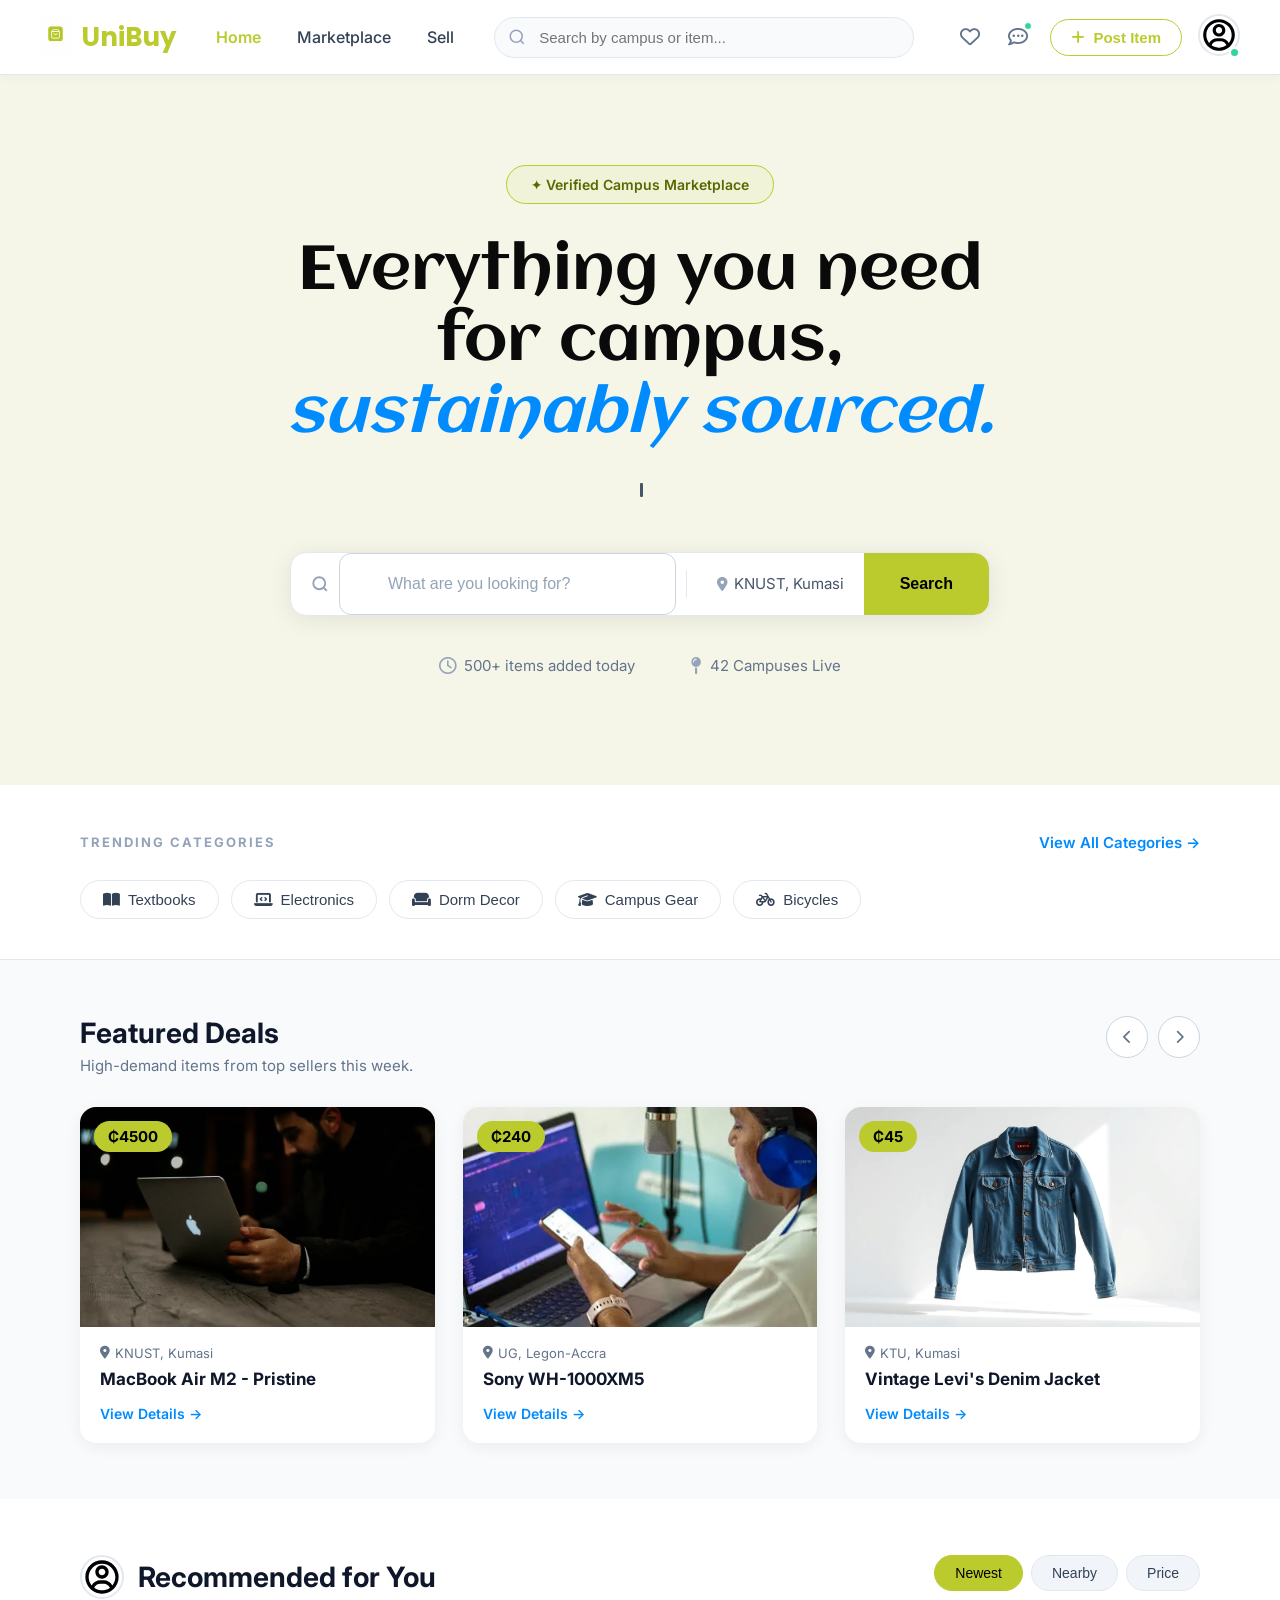
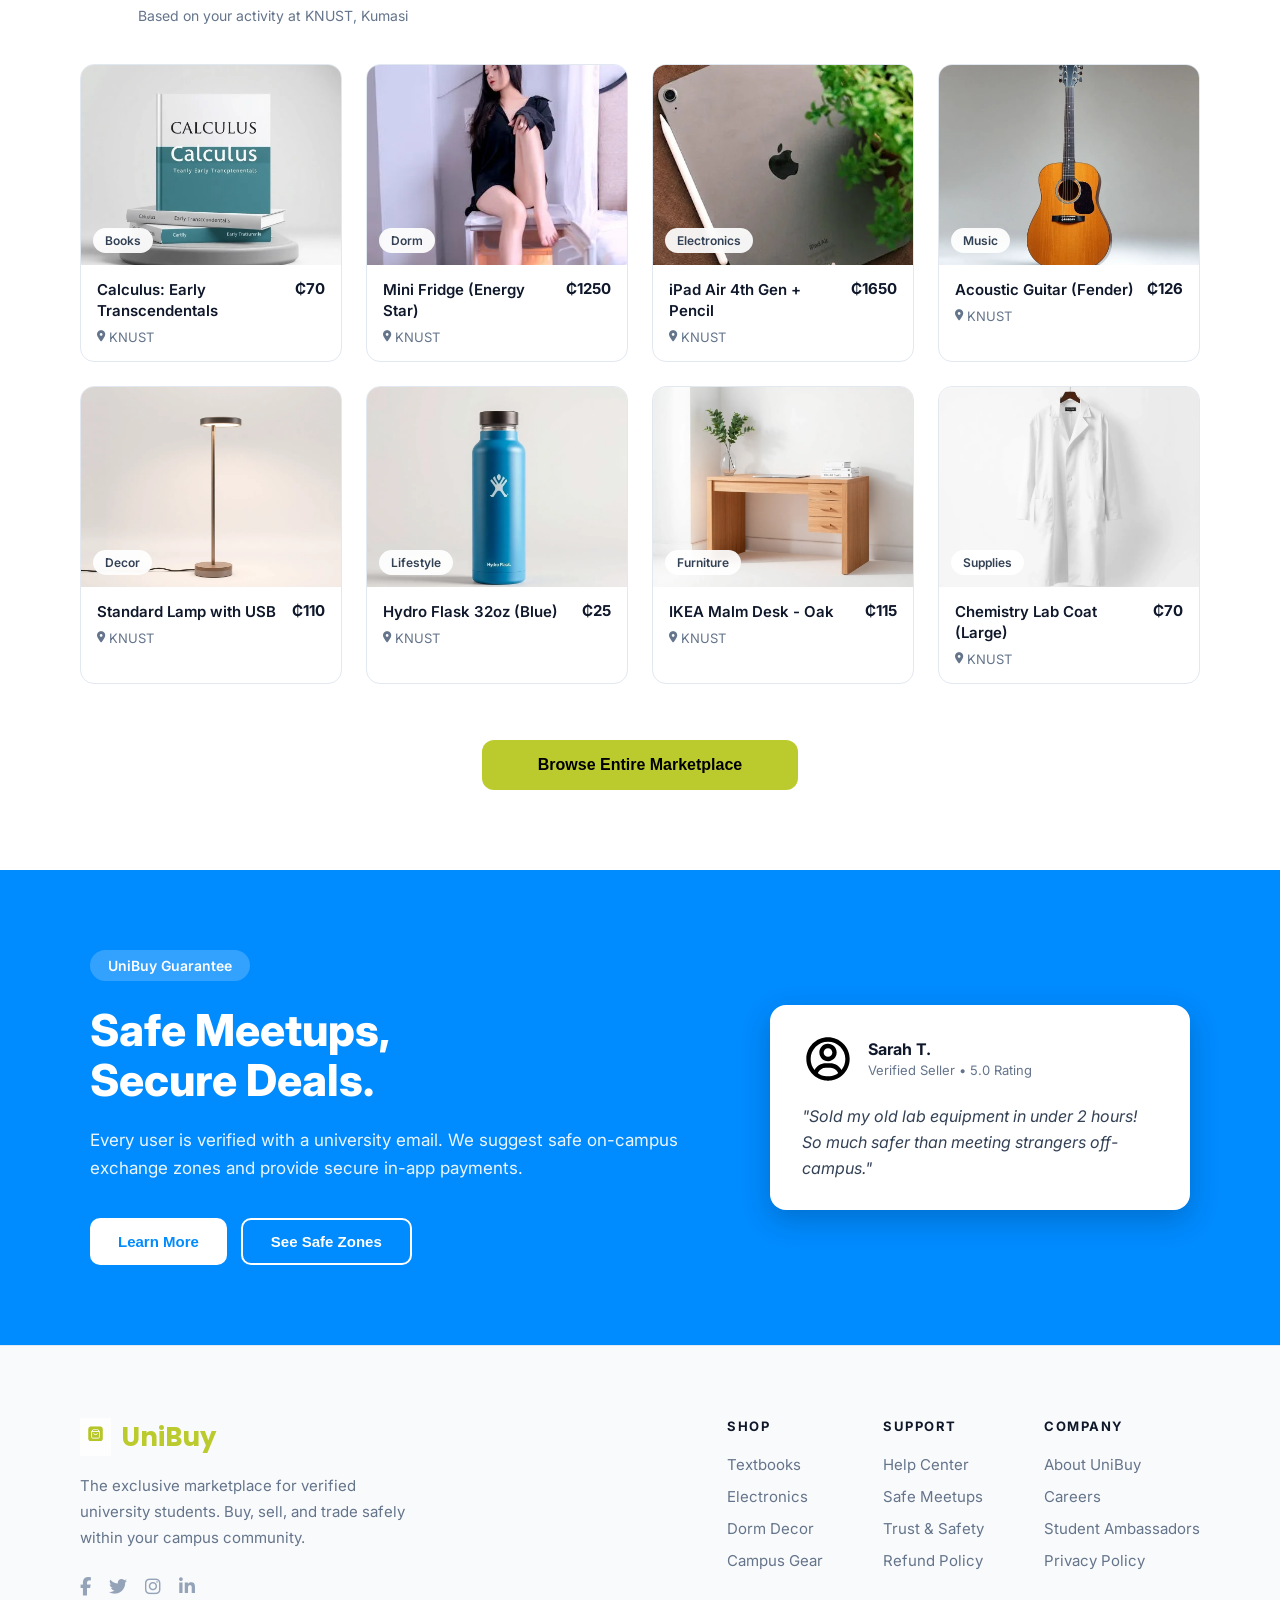
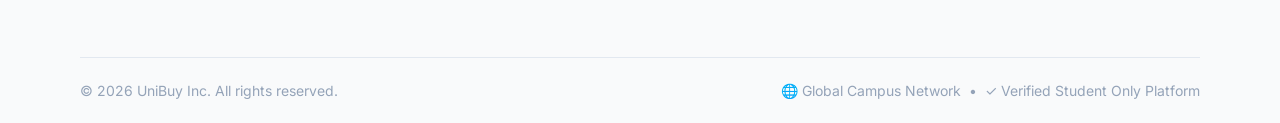
==== home.html @ 4fa1fe67 "Add files via upload" ====
<!DOCTYPE html>
<html lang="en">
<head>
  <meta charset="UTF-8" />
  <meta name="viewport" content="width=device-width, initial-scale=1.0"/>
  <title>UniBuy - Home</title>

  <link rel="preconnect" href="https://fonts.googleapis.com">
  <link rel="preconnect" href="https://fonts.gstatic.com" crossorigin>
  <link href="https://fonts.googleapis.com/css2?family=Aclonica&family=Inter:wght@400;500;600;700&family=Poppins:wght@600;700;800&display=swap" rel="stylesheet">
  <link rel="stylesheet" href="https://cdnjs.cloudflare.com/ajax/libs/font-awesome/6.5.0/css/all.min.css">
  <link rel="stylesheet" href="style.css">
</head>

<body class="home-page">

  <!-- Top Navigation -->
  <header class="navbar">
    <div class="nav-container">
      <div class="logo">
        <img src="./assets/images/logo.png" alt="UniBuy" class="logo-img">
        <span>UniBuy</span>
      </div>
      <nav class="main-nav">
        <a href="home.html" class="nav-link active">Home</a>
        <a href="marketplace.html" class="nav-link">Marketplace</a>
        <a href="sell.html" class="nav-link">Sell</a>
      </nav>
      <div class="nav-search">
        <input type="text" placeholder="Search by campus or item..." />
      </div>
      <div class="user-actions">
        <button class="icon-btn" title="Wishlist"><i class="far fa-heart"></i></button>
        <button class="icon-btn" title="Messages">
          <i class="far fa-comment-dots"></i>
          <span class="dot"></span>
        </button>
        <button class="post-btn"><i class="fas fa-plus"></i> Post Item</button>
        <div class="profile">
          <img src="./assets/svg/profile 2.svg" alt="Profile" class="avatar" />
          <span class="online-dot"></span>
        </div>
      </div>
    </div>
  </header>

  <!-- Hero Section -->
  <section class="hero">
    <div class="hero-content">
      <div class="hero-badge">✦ Verified Campus Marketplace</div>

      <!-- Typing animation targets -->
      <h1 id="hero-heading"></h1>
      <p class="subtitle" id="hero-subtitle"></p>

      <div class="hero-search-box">
        <div class="search-wrapper">
          <input type="text" placeholder="What are you looking for?" class="main-search-input" />
          <div class="search-divider"></div>
          <div class="location-tag">
            <i class="fas fa-map-marker-alt"></i> KNUST, Kumasi
          </div>
        </div>
        <button class="search-btn">Search</button>
      </div>

      <div class="hero-stats">
        <div class="stat-item"><i class="far fa-clock"></i><span>500+ items added today</span></div>
        <div class="stat-item"><i class="fas fa-map-pin"></i><span>42 Campuses Live</span></div>
      </div>
    </div>
  </section>

  <!-- Trending Categories -->
  <section class="trending-categories">
    <div class="section-header">
      <h2 class="section-title-upper">TRENDING CATEGORIES</h2>
      <a href="#" class="view-all-link">View All Categories →</a>
    </div>
    <div class="category-pills">
      <button class="pill"><i class="fas fa-book-open"></i> Textbooks</button>
      <button class="pill"><i class="fas fa-laptop-code"></i> Electronics</button>
      <button class="pill"><i class="fas fa-couch"></i> Dorm Decor</button>
      <button class="pill"><i class="fas fa-graduation-cap"></i> Campus Gear</button>
      <button class="pill"><i class="fas fa-bicycle"></i> Bicycles</button>
    </div>
  </section>

  <!-- Featured Deals -->
  <section class="featured-deals-section">
    <div class="section-header">
      <div class="header-text">
        <h2>Featured Deals</h2>
        <p>High-demand items from top sellers this week.</p>
      </div>
      <div class="carousel-arrows">
        <button class="arrow-btn"><i class="fas fa-chevron-left"></i></button>
        <button class="arrow-btn"><i class="fas fa-chevron-right"></i></button>
      </div>
    </div>
    <div class="deals-container">
      <div class="deal-card">
        <div class="price-badge">₵4500</div>
        <img src="./assets/images/MacBook Air M2 - Pristine (1).webp" alt="MacBook Air M2" class="deal-image">
        <div class="deal-details">
          <span class="campus-tag"><i class="fas fa-map-marker-alt"></i> KNUST, Kumasi</span>
          <h3>MacBook Air M2 - Pristine</h3>
          <a href="#" class="view-link">View Details →</a>
        </div>
      </div>
      <div class="deal-card">
        <div class="price-badge">₵240</div>
        <img src="./assets/images/Sony WH-1000XM5 Headphones.webp" alt="Sony Headphones" class="deal-image">
        <div class="deal-details">
          <span class="campus-tag"><i class="fas fa-map-marker-alt"></i> UG, Legon-Accra</span>
          <h3>Sony WH-1000XM5</h3>
          <a href="product.html" class="view-link">View Details →</a>
        </div>
      </div>
      <div class="deal-card">
        <div class="price-badge">₵45</div>
        <img src="./assets/images/Vintage Levi Denim Jacket.webp" alt="Denim Jacket" class="deal-image">
        <div class="deal-details">
          <span class="campus-tag"><i class="fas fa-map-marker-alt"></i> KTU, Kumasi</span>
          <h3>Vintage Levi's Denim Jacket</h3>
          <a href="#" class="view-link">View Details →</a>
        </div>
      </div>
    </div>
  </section>

  <!-- Recommended for You -->
  <section class="recommended-section">
    <div class="rec-header">
      <div class="rec-header-left">
        <div class="rec-title-row">
          <img src="./assets/svg/profile 2.svg" alt="User" class="tiny-avatar" />
          <h2>Recommended for You</h2>
        </div>
        <p class="rec-subtitle">Based on your activity at KNUST, Kumasi</p>
      </div>
      <div class="filter-tabs">
        <button class="tab active">Newest</button>
        <button class="tab">Nearby</button>
        <button class="tab">Price</button>
      </div>
    </div>

    <div class="recommended-grid">
      <div class="product-card">
        <div class="product-img-wrapper">
          <img src="./assets/images/Calculus.webp" alt="Calculus Book" class="product-img">
          <span class="category-badge">Books</span>
        </div>
        <div class="product-info">
          <div class="product-name-price">
            <span class="product-name">Calculus: Early Transcendentals</span>
            <span class="product-price">₵70</span>
          </div>
          <span class="product-campus"><i class="fas fa-map-marker-alt"></i> KNUST</span>
        </div>
      </div>
      <div class="product-card">
        <div class="product-img-wrapper">
          <img src="./assets/images/Mini Fridge (Energy Star).webp" alt="Mini Fridge" class="product-img">
          <span class="category-badge">Dorm</span>
        </div>
        <div class="product-info">
          <div class="product-name-price">
            <span class="product-name">Mini Fridge (Energy Star)</span>
            <span class="product-price">₵1250</span>
          </div>
          <span class="product-campus"><i class="fas fa-map-marker-alt"></i> KNUST</span>
        </div>
      </div>
      <div class="product-card">
        <div class="product-img-wrapper">
          <img src="./assets/images/iPad Air 4th Gen+ Pencil.webp" alt="iPad Air" class="product-img">
          <span class="category-badge">Electronics</span>
        </div>
        <div class="product-info">
          <div class="product-name-price">
            <span class="product-name">iPad Air 4th Gen + Pencil</span>
            <span class="product-price">₵1650</span>
          </div>
          <span class="product-campus"><i class="fas fa-map-marker-alt"></i> KNUST</span>
        </div>
      </div>
      <div class="product-card">
        <div class="product-img-wrapper">
          <img src="./assets/images/Acoustic Guitar.webp" alt="Acoustic Guitar" class="product-img">
          <span class="category-badge">Music</span>
        </div>
        <div class="product-info">
          <div class="product-name-price">
            <span class="product-name">Acoustic Guitar (Fender)</span>
            <span class="product-price">₵126</span>
          </div>
          <span class="product-campus"><i class="fas fa-map-marker-alt"></i> KNUST</span>
        </div>
      </div>
      <div class="product-card">
        <div class="product-img-wrapper">
          <img src="./assets/images/Standard Lamp with USB.webp" alt="Standard Lamp" class="product-img">
          <span class="category-badge">Decor</span>
        </div>
        <div class="product-info">
          <div class="product-name-price">
            <span class="product-name">Standard Lamp with USB</span>
            <span class="product-price">₵110</span>
          </div>
          <span class="product-campus"><i class="fas fa-map-marker-alt"></i> KNUST</span>
        </div>
      </div>
      <div class="product-card">
        <div class="product-img-wrapper">
          <img src="./assets/images/Hydro Flask 32oz.webp" alt="Hydro Flask" class="product-img">
          <span class="category-badge">Lifestyle</span>
        </div>
        <div class="product-info">
          <div class="product-name-price">
            <span class="product-name">Hydro Flask 32oz (Blue)</span>
            <span class="product-price">₵25</span>
          </div>
          <span class="product-campus"><i class="fas fa-map-marker-alt"></i> KNUST</span>
        </div>
      </div>
      <div class="product-card">
        <div class="product-img-wrapper">
          <img src="./assets/images/IKEA Malm Desk.webp" alt="IKEA Desk" class="product-img">
          <span class="category-badge">Furniture</span>
        </div>
        <div class="product-info">
          <div class="product-name-price">
            <span class="product-name">IKEA Malm Desk - Oak</span>
            <span class="product-price">₵115</span>
          </div>
          <span class="product-campus"><i class="fas fa-map-marker-alt"></i> KNUST</span>
        </div>
      </div>
      <div class="product-card">
        <div class="product-img-wrapper">
          <img src="./assets/images/Chemistry Lab Coat.webp" alt="Lab Coat" class="product-img">
          <span class="category-badge">Supplies</span>
        </div>
        <div class="product-info">
          <div class="product-name-price">
            <span class="product-name">Chemistry Lab Coat (Large)</span>
            <span class="product-price">₵70</span>
          </div>
          <span class="product-campus"><i class="fas fa-map-marker-alt"></i> KNUST</span>
        </div>
      </div>
    </div>

    <div class="browse-more">
      <a href="marketplace.html">
        <button class="browse-btn">Browse Entire Marketplace</button>
      </a>
    </div>
  </section>

  <!-- Trust / Safety Banner -->
  <section class="trust-banner">
    <div class="trust-content">
      <div class="trust-text">
        <div class="trust-badge">UniBuy Guarantee</div>
        <h2>Safe Meetups,<br>Secure Deals.</h2>
        <p>
          Every user is verified with a university email. We suggest safe on-campus
          exchange zones and provide secure in-app payments.
        </p>
        <div class="trust-buttons">
          <button class="trust-btn primary">Learn More</button>
          <button class="trust-btn outline">See Safe Zones</button>
        </div>
      </div>
      <div class="trust-testimonial-card">
        <div class="trust-user-info">
          <img src="./assets/svg/profile 2.svg" alt="Sarah T." class="trust-avatar" />
          <div>
            <strong>Sarah T.</strong>
            <span>Verified Seller • 5.0 Rating</span>
          </div>
        </div>
        <p class="trust-quote">
          "Sold my old lab equipment in under 2 hours! So much safer than meeting strangers off-campus."
        </p>
      </div>
    </div>
  </section>

  <!-- Footer -->
  <footer class="site-footer">
    <div class="footer-container">
      <div class="footer-brand">
        <div class="footer-logo">
          <img src="./assets/images/logo.png" alt="UniBuy" class="logo-img">
          <span>UniBuy</span>
        </div>
        <p>
          The exclusive marketplace for verified university students.
          Buy, sell, and trade safely within your campus community.
        </p>
        <div class="footer-social">
          <a href="#"><i class="fab fa-facebook-f"></i></a>
          <a href="#"><i class="fab fa-twitter"></i></a>
          <a href="#"><i class="fab fa-instagram"></i></a>
          <a href="#"><i class="fab fa-linkedin-in"></i></a>
        </div>
      </div>
      <div class="footer-links">
        <div class="footer-column">
          <h4>SHOP</h4>
          <ul>
            <li><a href="#">Textbooks</a></li>
            <li><a href="#">Electronics</a></li>
            <li><a href="#">Dorm Decor</a></li>
            <li><a href="#">Campus Gear</a></li>
          </ul>
        </div>
        <div class="footer-column">
          <h4>SUPPORT</h4>
          <ul>
            <li><a href="#">Help Center</a></li>
            <li><a href="map.html">Safe Meetups</a></li>
            <li><a href="#">Trust & Safety</a></li>
            <li><a href="#">Refund Policy</a></li>
          </ul>
        </div>
        <div class="footer-column">
          <h4>COMPANY</h4>
          <ul>
            <li><a href="#">About UniBuy</a></li>
            <li><a href="#">Careers</a></li>
            <li><a href="#">Student Ambassadors</a></li>
            <li><a href="#">Privacy Policy</a></li>
          </ul>
        </div>
      </div>
    </div>
    <div class="footer-bottom">
      <p>© 2026 UniBuy Inc. All rights reserved.</p>
      <p>&#127760; Global Campus Network &nbsp;•&nbsp; &#10003; Verified Student Only Platform</p>
    </div>
  </footer>

  <!-- Typing animation script -->
  <script src="typing.js"></script>

</body>
</html>
---- style.css ----
* {
  margin: 0;
  padding: 0;
  box-sizing: border-box;
}

body {
  font-family: 'Inter', system-ui, sans-serif;
  background: #ffffff;
  color: #000000;
  min-height: 100vh;
}

/* ================================================
   LOGIN PAGE STYLES
================================================ */
.container {
  display: grid;
  grid-template-columns: 1fr 1fr;
  min-height: 100vh;
}

.left-section {
  padding: 60px 80px;
  display: flex;
  flex-direction: column;
  justify-content: center;
  align-items: center;
  text-align: center;
  max-width: 580px;
  margin: 0 auto;
  width: 100%;
}

.left-section .logo { margin-bottom: 32px; display: flex; align-items: center; justify-content: center; gap: 12px; }
.left-section .logo img { height: 48px; width: auto; display: block; object-fit: contain; }
.left-section .logo span { font-family: 'Poppins', sans-serif; font-size: 32px; font-weight: 700; color: #BBCB2E; line-height: 1; }
.left-section h1 { font-size: 42px; font-weight: 700; line-height: 1.15; margin-bottom: 16px; color: #000000; }
.left-section .subtitle { font-size: 18px; color: #333333; margin-bottom: 40px; line-height: 1.5; }

.social-buttons { display: flex; gap: 16px; margin-bottom: 32px; width: 100%; }
.social-btn { flex: 1; padding: 14px 24px; font-size: 16px; font-weight: 500; border: 1px solid #e2e8f0; border-radius: 12px; background: white; cursor: pointer; display: flex; align-items: center; justify-content: center; gap: 12px; transition: all 0.2s; }
.social-btn:hover { background: #f1f5f9; border-color: #cbd5e1; }
.social-icon { width: 24px; height: 24px; flex-shrink: 0; }
.google-btn:hover { background: #f8f9fa; }
.apple-btn { color: #000000; }
.apple-btn:hover { background: #f8f9fa; }

.divider { position: relative; text-align: center; color: #64748b; font-size: 14px; margin: 32px 0; line-height: 1; width: 100%; }
.divider::before, .divider::after { content: ""; position: absolute; top: 50%; transform: translateY(-50%); height: 1px; background: #e2e8f0; width: 100%; left: 0; }
.divider span { position: relative; z-index: 1; background: #ffffff; padding: 0 24px; display: inline-block; }

.email-group { margin-bottom: 24px; width: 100%; text-align: left; }
label { font-size: 14px; font-weight: 500; color: #000000; margin-bottom: 8px; display: block; }
.input-wrapper { position: relative; }

input[type="email"] { width: 100%; padding: 14px 16px 14px 48px; border: 1px solid #ced4da; border-radius: 12px; font-size: 16px; background: white; color: #000000; outline: none; transition: border-color 0.2s; }
input[type="email"]:focus { border-color: #BBCB2E; }

input[type="password"] { width: 100%; padding: 14px 16px 14px 48px; border: 1px solid #ced4da; border-radius: 12px; font-size: 16px; background: white; color: #000000; outline: none; transition: border-color 0.2s; }
input[type="password"]:focus { border-color: #BBCB2E; }

input[type="text"] { width: 100%; padding: 14px 16px 14px 48px; border: 1px solid #ced4da; border-radius: 12px; font-size: 16px; background: white; color: #000000; outline: none; transition: border-color 0.2s; }
input[type="text"]:focus { border-color: #BBCB2E; }

.input-icon { position: absolute; left: 16px; top: 50%; transform: translateY(-50%); color: #555555; font-size: 20px; }
.email-note { font-size: 13px; color: #555555; margin-top: 8px; }

.cta-btn { width: 100%; padding: 16px; font-size: 17px; font-weight: 600; background: #BBCB2E; color: #000000; border: none; border-radius: 12px; cursor: pointer; transition: background 0.25s ease; }
.cta-btn:hover { background: #a0b026; }

.signin-link { text-align: center; margin-top: 20px; font-size: 15px; color: #333333; width: 100%; }
.signin-link a { color: #008BFF; font-weight: 500; text-decoration: none; }
.signin-link a:hover { text-decoration: underline; }

.legal { margin-top: 40px; font-size: 13px; color: #555555; text-align: center; line-height: 1.6; width: 100%; }
.legal a { color: #008BFF; text-decoration: none; }
.legal a:hover { text-decoration: underline; }

.right-section { background-image: url('./assets/images/login.webp'); background-size: cover; background-position: center 30%; position: relative; color: white; overflow: hidden; display: flex; flex-direction: column; justify-content: flex-end; align-items: flex-start; padding: 40px 60px 60px 60px; }
.right-section::before { content: ""; position: absolute; inset: 0; background: linear-gradient(to bottom, rgba(0,0,0,0.05) 0%, rgba(0,0,0,0.2) 40%, rgba(0,0,0,0.65) 100%); z-index: 1; }
.right-section .badge { position: absolute; top: 28px; right: 28px; background: rgba(255,255,255,0.92); color: #111; font-size: 13px; font-weight: 600; padding: 8px 16px; border-radius: 999px; display: flex; align-items: center; gap: 8px; z-index: 3; backdrop-filter: blur(4px); }
.badge-dot { color: #BBCB2E; font-size: 10px; }
.hero-overlay { position: relative; z-index: 2; max-width: 500px; width: 100%; text-align: left; }
.sparkles { font-size: 18px; letter-spacing: 6px; color: #BBCB2E; margin-bottom: 20px; opacity: 0.9; }
.testimonial { font-size: 22px; font-weight: 700; line-height: 1.5; margin-bottom: 16px; overflow-wrap: break-word; word-break: break-word; }
.author { font-size: 14px; font-weight: 500; color: rgba(255,255,255,0.8); margin-bottom: 32px; overflow-wrap: break-word; white-space: normal; }

.stats { display: flex; flex-wrap: nowrap; justify-content: flex-start; border-top: 1px solid rgba(255,255,255,0.3); padding-top: 24px; width: 100%; max-width: 460px; gap: 0; }
.stats .stat-item { flex: 1; padding: 0 32px; border-right: 1px solid rgba(255,255,255,0.3); }
.stats .stat-item:first-child { padding-left: 0; }
.stats .stat-item:last-child { border-right: none; }
.stat-number { font-size: 36px; font-weight: 800; color: #ffffff; line-height: 1; white-space: nowrap; }
.stat-label { font-size: 11px; margin-top: 4px; opacity: 0.75; text-transform: uppercase; letter-spacing: 1.2px; }

@media (max-width: 1024px) {
  .container { grid-template-columns: 1fr; }
  .right-section { min-height: 480px; padding: 40px 40px 50px 40px; }
  .left-section { padding: 60px 40px; }
}
@media (max-width: 640px) {
  .left-section { padding: 40px 24px; }
  .right-section { padding: 30px 24px 40px 24px; min-height: 420px; }
  .testimonial { font-size: 18px; }
  .author { font-size: 13px; margin-bottom: 28px; }
  .stat-number { font-size: 28px; }
  .stats .stat-item { padding: 0 16px; }
  .stats .stat-item:first-child { padding-left: 0; }
}

/* ================================================
   HOME PAGE STYLES
================================================ */
body.home-page { background: #f5f6e8; }

.navbar { background: white; border-bottom: 1px solid #e2e8f0; padding: 14px 0; position: sticky; top: 0; z-index: 1000; box-shadow: 0 2px 10px rgba(0,0,0,0.04); }
.nav-container { max-width: 1400px; margin: 0 auto; padding: 0 40px; display: flex; align-items: center; justify-content: space-between; gap: 32px; }
.navbar .logo { display: flex; align-items: center; gap: 10px; font-family: 'Poppins', sans-serif; font-size: 26px; font-weight: 700; color: #BBCB2E; text-decoration: none; }
.logo-img { height: 38px; width: auto; }
.main-nav { display: flex; gap: 36px; }
.nav-link { color: #334155; font-weight: 500; text-decoration: none; font-size: 16px; transition: color 0.2s; }
.nav-link:hover, .nav-link.active { color: #BBCB2E; font-weight: 600; }
.nav-search { flex: 1; max-width: 420px; position: relative; }
.nav-search input { width: 100%; padding: 11px 16px 11px 44px; border: 1px solid #e2e8f0; border-radius: 999px; font-size: 15px; background: #f8fafc; color: #334155; outline: none; transition: border-color 0.2s; }
.nav-search input:focus { border-color: #BBCB2E; }
.nav-search::before { content: ""; position: absolute; left: 14px; top: 50%; transform: translateY(-50%); width: 18px; height: 18px; background: url('data:image/svg+xml;utf8,<svg xmlns="http://www.w3.org/2000/svg" width="18" height="18" viewBox="0 0 24 24" fill="none" stroke="%2394a3b8" stroke-width="2"><circle cx="11" cy="11" r="8"/><line x1="21" y1="21" x2="16.65" y2="16.65"/></svg>') no-repeat center; background-size: contain; pointer-events: none; }
.user-actions { display: flex; align-items: center; gap: 16px; }
.icon-btn { background: none; border: none; font-size: 20px; color: #64748b; cursor: pointer; padding: 6px; transition: color 0.2s; position: relative; }
.icon-btn:hover { color: #BBCB2E; }
.icon-btn .dot { position: absolute; top: 2px; right: 2px; width: 8px; height: 8px; background: #34d399; border-radius: 50%; border: 1.5px solid white; }
.post-btn { background: transparent; color: #BBCB2E; border: 1.5px solid #BBCB2E; padding: 9px 20px; border-radius: 999px; font-weight: 600; font-size: 15px; display: flex; align-items: center; gap: 8px; cursor: pointer; transition: all 0.2s; }
.post-btn:hover { background: #BBCB2E; color: black; }
.profile { position: relative; cursor: pointer; }
.avatar { width: 42px; height: 42px; border-radius: 50%; object-fit: cover; border: 2px solid #e2e8f0; }
.online-dot { position: absolute; bottom: 2px; right: 0; width: 11px; height: 11px; background: #34d399; border: 2px solid white; border-radius: 50%; }

/* ── Hero ── */
.hero { background: #f5f6e8; padding: 90px 40px 110px; text-align: center; }
.hero-content { max-width: 860px; margin: 0 auto; }
.hero-badge { display: inline-flex; align-items: center; gap: 8px; background: rgba(187,203,46,0.08); color: #5a6800; border: 1.5px solid #BBCB2E; padding: 10px 24px; border-radius: 999px; font-weight: 600; font-size: 14px; margin-bottom: 32px; }

.hero h1 { font-family: 'Aclonica', sans-serif; font-size: 62px; font-weight: 400; line-height: 1.15; margin-bottom: 24px; color: #0a0a0a; min-height: 1.15em; }
.highlight { color: #008BFF; font-style: italic; }
.hero .subtitle { font-size: 18px; color: #475569; line-height: 1.65; margin-bottom: 48px; min-height: 1.65em; transition: opacity 0.3s ease; }

.typed-cursor { display: inline-block; width: 3px; height: 0.85em; background: #0a0a0a; margin-left: 2px; vertical-align: middle; border-radius: 1px; animation: blink 0.65s infinite; }
.hero .subtitle .typed-cursor { background: #475569; height: 0.8em; }

@keyframes blink {
  0%, 100% { opacity: 1; }
  50% { opacity: 0; }
}

.hero-search-box { display: flex; max-width: 700px; margin: 0 auto 40px; background: white; border-radius: 16px; overflow: hidden; border: 1.5px solid #e2e8f0; box-shadow: 0 4px 24px rgba(0,0,0,0.08); height: 64px; align-items: center; }
.search-wrapper { flex: 1; display: flex; align-items: center; padding-left: 20px; gap: 10px; height: 100%; }
.search-wrapper::before { content: ""; width: 18px; height: 18px; flex-shrink: 0; background: url('data:image/svg+xml;utf8,<svg xmlns="http://www.w3.org/2000/svg" width="18" height="18" viewBox="0 0 24 24" fill="none" stroke="%2394a3b8" stroke-width="2.5"><circle cx="11" cy="11" r="8"/><line x1="21" y1="21" x2="16.65" y2="16.65"/></svg>') no-repeat center; background-size: contain; }
.main-search-input { flex: 1; border: none; outline: none; padding: 0; font-size: 16px; color: #334155; height: 100%; background: transparent; }
.main-search-input::placeholder { color: #94a3b8; }
.search-divider { width: 1px; height: 28px; background: #e2e8f0; flex-shrink: 0; }
.location-tag { padding: 0 20px; font-size: 15px; color: #475569; display: flex; align-items: center; gap: 6px; white-space: nowrap; height: 100%; }
.location-tag i { color: #94a3b8; font-size: 14px; }
.search-btn { background: #BBCB2E; color: #000; border: none; padding: 0 36px; font-size: 16px; font-weight: 700; cursor: pointer; height: 100%; transition: background 0.2s; white-space: nowrap; border-radius: 0 14px 14px 0; }
.search-btn:hover { background: #a0b026; }
.hero-stats { display: flex; justify-content: center; gap: 56px; color: #64748b; font-size: 15px; }
.hero-stats .stat-item { display: flex; align-items: center; gap: 8px; }
.hero-stats .stat-item i { font-size: 17px; color: #94a3b8; }

/* Trending Categories */
.trending-categories { padding: 48px 80px 40px; background: white; border-bottom: 1px solid #e2e8f0; }
.section-header { display: flex; justify-content: space-between; align-items: center; margin-bottom: 28px; }
.section-title-upper { font-size: 13px; font-weight: 700; letter-spacing: 2px; text-transform: uppercase; color: #94a3b8; }
.view-all-link { color: #008BFF; font-weight: 600; font-size: 15px; text-decoration: none; }
.view-all-link:hover { text-decoration: underline; }
.category-pills { display: flex; flex-wrap: wrap; gap: 12px; }
.pill { display: flex; align-items: center; gap: 8px; padding: 10px 22px; background: #ffffff; border: 1px solid #e2e8f0; border-radius: 999px; font-size: 15px; font-weight: 500; color: #334155; cursor: pointer; transition: all 0.2s ease; }
.pill:hover, .pill.active { background: #BBCB2E; border-color: #BBCB2E; color: #000; }

/* Featured Deals */
.featured-deals-section { padding: 56px 80px; background: #f8fafc; }
.featured-deals-section .section-header { display: flex; justify-content: space-between; align-items: flex-start; margin-bottom: 32px; }
.header-text h2 { font-size: 28px; font-weight: 700; color: #0f172a; margin-bottom: 6px; }
.header-text p { font-size: 15px; color: #64748b; }
.carousel-arrows { display: flex; gap: 10px; }
.arrow-btn { width: 42px; height: 42px; border-radius: 50%; border: 1px solid #cbd5e1; background: white; color: #64748b; display: flex; align-items: center; justify-content: center; cursor: pointer; transition: all 0.2s; font-size: 14px; }
.arrow-btn:hover { background: #BBCB2E; color: black; border-color: #BBCB2E; }
.deals-container { display: grid; grid-template-columns: repeat(3, 1fr); gap: 28px; }
.deal-card { background: white; border-radius: 16px; overflow: hidden; box-shadow: 0 4px 16px rgba(0,0,0,0.06); transition: transform 0.25s ease, box-shadow 0.25s ease; position: relative; }
.deal-card:hover { transform: translateY(-6px); box-shadow: 0 16px 36px rgba(0,0,0,0.1); }
.price-badge { position: absolute; top: 14px; left: 14px; background: #BBCB2E; color: #000; padding: 6px 14px; border-radius: 999px; font-weight: 700; font-size: 15px; z-index: 2; }
.deal-image { width: 100%; height: 220px; object-fit: cover; display: block; }
.deal-details { padding: 18px 20px 20px; }
.deal-details .campus-tag { font-size: 13px; color: #64748b; display: flex; align-items: center; gap: 5px; margin-bottom: 8px; }
.deal-details h3 { font-size: 17px; font-weight: 700; color: #0f172a; margin-bottom: 14px; }
.view-link { color: #008BFF; font-weight: 600; text-decoration: none; font-size: 14px; }
.view-link:hover { text-decoration: underline; }

/* Recommended for You */
.recommended-section { padding: 56px 80px 80px; background: white; }
.rec-header { display: flex; justify-content: space-between; align-items: flex-start; margin-bottom: 40px; flex-wrap: wrap; gap: 20px; }
.rec-title-row { display: flex; align-items: center; gap: 14px; margin-bottom: 8px; }
.rec-title-row h2 { font-size: 28px; font-weight: 700; color: #0f172a; }
.tiny-avatar { width: 44px; height: 44px; border-radius: 50%; object-fit: cover; border: 2px solid #e2e8f0; }
.rec-subtitle { font-size: 14px; color: #64748b; padding-left: 58px; }
.filter-tabs { display: flex; gap: 8px; }
.tab { padding: 9px 20px; background: #f1f5f9; border: 1px solid #e2e8f0; border-radius: 999px; font-size: 14px; font-weight: 500; color: #334155; cursor: pointer; transition: all 0.2s; }
.tab.active, .tab:hover { background: #BBCB2E; border-color: #BBCB2E; color: black; }

.recommended-grid { display: grid; grid-template-columns: repeat(4, 1fr); gap: 24px; }
.product-card { background: white; border-radius: 16px; overflow: hidden; border: 1px solid #e2e8f0; transition: all 0.25s ease; }
.product-card:hover { transform: translateY(-6px); box-shadow: 0 12px 32px rgba(0,0,0,0.08); border-color: #cbd5e1; }
.product-img-wrapper { position: relative; width: 100%; height: 200px; overflow: hidden; }
.product-img { width: 100%; height: 100%; object-fit: cover; display: block; }
.category-badge { position: absolute; bottom: 12px; left: 12px; background: rgba(255,255,255,0.92); backdrop-filter: blur(4px); padding: 5px 12px; border-radius: 999px; font-size: 12px; font-weight: 600; color: #334155; }
.product-info { padding: 14px 16px 16px; }
.product-name-price { display: flex; justify-content: space-between; align-items: flex-start; gap: 8px; margin-bottom: 8px; }
.product-name { font-size: 15px; font-weight: 600; color: #0f172a; line-height: 1.4; flex: 1; }
.product-price { font-size: 15px; font-weight: 700; color: #0f172a; white-space: nowrap; }
.product-campus { font-size: 13px; color: #64748b; display: flex; align-items: center; gap: 4px; }
.product-campus i { font-size: 11px; }

.browse-more { text-align: center; margin-top: 56px; }
.browse-more a { text-decoration: none; }
.browse-btn { background: #BBCB2E; color: black; border: none; padding: 16px 56px; font-size: 16px; font-weight: 700; border-radius: 12px; cursor: pointer; transition: background 0.2s; }
.browse-btn:hover { background: #a0b026; }

/* ================================================
   TRUST / SAFETY BANNER
================================================ */
.trust-banner { background: #008BFF; color: white; padding: 80px 80px; }
.trust-content { max-width: 1100px; margin: 0 auto; display: flex; align-items: center; justify-content: space-between; gap: 60px; flex-wrap: wrap; }
.trust-text { flex: 1; min-width: 300px; text-align: left; }
.trust-badge { display: inline-block; background: rgba(255,255,255,0.2); color: white; padding: 7px 18px; border-radius: 999px; font-size: 14px; font-weight: 600; margin-bottom: 24px; }
.trust-text h2 { font-size: 44px; font-weight: 800; line-height: 1.15; margin-bottom: 20px; }
.trust-text p { font-size: 17px; line-height: 1.65; margin-bottom: 36px; opacity: 0.92; }
.trust-buttons { display: flex; gap: 14px; flex-wrap: wrap; }
.trust-btn { padding: 13px 28px; border-radius: 10px; font-weight: 600; font-size: 15px; cursor: pointer; transition: all 0.2s; }
.trust-btn.primary { background: white; color: #008BFF; border: none; }
.trust-btn.primary:hover { background: #f0f4ff; }
.trust-btn.outline { background: transparent; color: white; border: 2px solid white; }
.trust-btn.outline:hover { background: rgba(255,255,255,0.15); }
.trust-testimonial-card { background: white; color: #0f172a; border-radius: 16px; padding: 28px 32px; max-width: 420px; width: 100%; box-shadow: 0 10px 30px rgba(0,0,0,0.2); text-align: left; }
.trust-user-info { display: flex; align-items: center; gap: 14px; margin-bottom: 18px; }
.trust-avatar { width: 52px; height: 52px; border-radius: 50%; object-fit: cover; flex-shrink: 0; }
.trust-user-info strong { display: block; font-size: 16px; color: #0f172a; }
.trust-user-info span { font-size: 13px; color: #64748b; }
.trust-quote { font-size: 16px; line-height: 1.65; font-style: italic; color: #334155; margin: 0; }

/* ================================================
   FOOTER
================================================ */
.site-footer { background: #f9fafb; color: #334155; padding: 72px 80px 0; border-top: 1px solid #e2e8f0; }
.footer-container { max-width: 1400px; margin: 0 auto; display: grid; grid-template-columns: 1fr 2fr; gap: 80px; padding-bottom: 60px; }
.footer-logo { display: flex; align-items: center; gap: 10px; font-family: 'Poppins', sans-serif; font-size: 26px; font-weight: 700; color: #BBCB2E; margin-bottom: 16px; }
.footer-brand p { font-size: 15px; line-height: 1.75; margin-bottom: 24px; color: #64748b; }
.footer-social { display: flex; gap: 18px; }
.footer-social a { color: #94a3b8; font-size: 18px; transition: color 0.2s; }
.footer-social a:hover { color: #BBCB2E; }
.footer-links { display: flex; gap: 60px; justify-content: flex-end; }
.footer-column h4 { color: #0f172a; font-size: 13px; font-weight: 700; letter-spacing: 1.5px; text-transform: uppercase; margin-bottom: 20px; }
.footer-column ul { list-style: none; padding: 0; }
.footer-column li { margin-bottom: 12px; }
.footer-column a { color: #64748b; text-decoration: none; font-size: 15px; transition: color 0.2s; }
.footer-column a:hover { color: #BBCB2E; }
.footer-bottom { border-top: 1px solid #e2e8f0; padding: 24px 0; display: flex; justify-content: space-between; align-items: center; font-size: 14px; color: #94a3b8; flex-wrap: wrap; gap: 12px; }

/* ================================================
   RESPONSIVE
================================================ */
@media (max-width: 1024px) {
  .recommended-grid { grid-template-columns: repeat(2, 1fr); }
  .deals-container { grid-template-columns: repeat(2, 1fr); }
  .trending-categories, .featured-deals-section, .recommended-section { padding-left: 40px; padding-right: 40px; }
  .trust-banner { padding: 60px 40px; }
  .site-footer { padding: 60px 40px 0; }
  .footer-container { grid-template-columns: 1fr; gap: 48px; }
  .footer-links { justify-content: flex-start; }
}

@media (max-width: 768px) {
  .hero { padding: 60px 24px 80px; }
  .hero h1 { font-size: 38px; }
  .hero-search-box { flex-direction: column; height: auto; border-radius: 16px; }
  .search-wrapper { padding: 12px 20px; height: auto; }
  .search-btn { height: 52px; border-radius: 0 0 14px 14px; }
  .search-divider { display: none; }
  .location-tag { border-top: 1px solid #e2e8f0; padding: 12px 20px; height: auto; }
  .hero-stats { flex-direction: column; gap: 16px; align-items: center; }
  .nav-container { padding: 0 20px; gap: 16px; }
  .main-nav { gap: 20px; }
  .deals-container { grid-template-columns: 1fr; }
  .recommended-grid { grid-template-columns: repeat(2, 1fr); }
  .trending-categories, .featured-deals-section, .recommended-section { padding-left: 24px; padding-right: 24px; }
  .trust-content { flex-direction: column; }
  .trust-text h2 { font-size: 34px; }
  .trust-banner { padding: 48px 24px; }
  .site-footer { padding: 48px 24px 0; }
  .footer-links { flex-wrap: wrap; gap: 36px; }
  .footer-bottom { flex-direction: column; text-align: center; }
}

@media (max-width: 480px) {
  .recommended-grid { grid-template-columns: 1fr; }
  .footer-links { flex-direction: column; gap: 32px; }
}

/* ================================================
   MARKETPLACE PAGE
================================================ */
body.marketplace-page { background: #f9fafb; }
.marketplace-main { padding: 32px 0 60px; background: #f9fafb; }
.marketplace-grid { display: grid; grid-template-columns: 270px 1fr; gap: 32px; max-width: 1400px; margin: 0 auto; padding: 0 40px; }
.filters-sidebar { background: white; border-radius: 14px; padding: 24px; box-shadow: 0 2px 12px rgba(0,0,0,0.06); height: fit-content; position: sticky; top: 90px; }
.filters-header { display: flex; justify-content: space-between; align-items: center; margin-bottom: 20px; }
.filters-header h3 { font-size: 17px; font-weight: 700; margin: 0; display: flex; align-items: center; gap: 8px; }
.reset-btn { background: none; border: none; color: #008BFF; font-weight: 600; font-size: 14px; cursor: pointer; }
.reset-btn:hover { text-decoration: underline; }
.filter-group { border-top: 1px solid #f1f5f9; padding: 4px 0; }
.filter-toggle { width: 100%; text-align: left; background: none; border: none; font-size: 15px; font-weight: 600; padding: 14px 0; cursor: pointer; display: flex; justify-content: space-between; align-items: center; color: #0f172a; }
.filter-toggle i { font-size: 13px; color: #94a3b8; transition: transform 0.2s; }
.filter-options { padding: 4px 0 16px 4px; }
.filter-options label { display: flex; align-items: center; gap: 10px; margin-bottom: 12px; font-size: 14px; color: #334155; cursor: pointer; }
.filter-options input[type="checkbox"] { width: 16px; height: 16px; accent-color: #BBCB2E; }

/* Price slider container */
.price-slider { padding: 8px 0 4px; }

/* ================================================
   GREEN PRICE SLIDER — replaces browser default
================================================ */
#price-slider {
  -webkit-appearance: none;
  appearance: none;
  width: 100%;
  height: 6px;
  border-radius: 999px;
  /* Green left fill, grey right — JS updates this dynamically */
  background: linear-gradient(to right, #BBCB2E 50%, #d1d5db 50%);
  outline: none;
  cursor: pointer;
  margin-bottom: 16px;
  display: block;
}

/* Webkit thumb */
#price-slider::-webkit-slider-thumb {
  -webkit-appearance: none;
  appearance: none;
  width: 20px;
  height: 20px;
  border-radius: 50%;
  background: #BBCB2E;
  cursor: pointer;
  border: 3px solid white;
  box-shadow: 0 2px 6px rgba(0,0,0,0.25);
}

/* Firefox thumb */
#price-slider::-moz-range-thumb {
  width: 20px;
  height: 20px;
  border-radius: 50%;
  background: #BBCB2E;
  cursor: pointer;
  border: 3px solid white;
  box-shadow: 0 2px 6px rgba(0,0,0,0.25);
}

/* Firefox track */
#price-slider::-moz-range-track {
  height: 6px;
  border-radius: 999px;
  background: #d1d5db;
}

#price-slider::-moz-range-progress {
  height: 6px;
  border-radius: 999px;
  background: #BBCB2E;
}

.price-inputs { display: flex; gap: 12px; }
.price-input-box { flex: 1; }
.price-input-box label { font-size: 11px; font-weight: 700; color: #94a3b8; letter-spacing: 0.8px; margin-bottom: 6px; display: block; }
.price-input-box input { width: 100%; padding: 8px 12px; border: 1px solid #e2e8f0; border-radius: 8px; font-size: 14px; color: #334155; }

.safe-meetups-box { background: #fefce8; border: 1px solid #fde68a; border-radius: 12px; padding: 18px; margin-top: 24px; }
.safe-meetups-box h4 { font-size: 14px; font-weight: 700; color: #92400e; margin: 0 0 10px; display: flex; align-items: center; gap: 6px; }
.safe-meetups-box h4 i { color: #BBCB2E; }
.safe-meetups-box p { font-size: 13px; color: #78716c; line-height: 1.6; margin: 0; }
.view-map-link { color: #008BFF; font-weight: 600; font-size: 13px; text-decoration: none; display: inline-block; margin-top: 10px; }
.view-map-link:hover { text-decoration: underline; }

.products-area { display: flex; flex-direction: column; gap: 24px; }
.products-header { display: flex; justify-content: space-between; align-items: center; flex-wrap: wrap; gap: 12px; background: white; border-radius: 12px; padding: 14px 20px; box-shadow: 0 1px 6px rgba(0,0,0,0.05); }
.active-filter-bar { display: flex; align-items: center; flex-wrap: wrap; gap: 8px; }
.results-text { font-size: 14px; color: #64748b; }
.results-text strong { color: #0f172a; }
.filter-tag { display: inline-flex; align-items: center; gap: 6px; background: #f1f5f9; border: 1px solid #e2e8f0; padding: 6px 12px; border-radius: 999px; font-size: 13px; font-weight: 500; color: #334155; }
.filter-tag.highlight-tag { background: #fefce8; border-color: #fde68a; color: #854d0e; font-weight: 600; }
.remove-tag { background: none; border: none; color: #94a3b8; font-size: 14px; cursor: pointer; line-height: 1; padding: 0; }
.remove-tag:hover { color: #334155; }
.sort-options { display: flex; align-items: center; gap: 10px; }
.sort-select { padding: 9px 14px; border: 1px solid #e2e8f0; border-radius: 10px; font-size: 14px; color: #334155; background: white; cursor: pointer; outline: none; }

.product-grid { display: grid; grid-template-columns: repeat(4, 1fr); gap: 16px; }
.product-card { background: white; border-radius: 14px; overflow: hidden; border: 1px solid #e2e8f0; position: relative; transition: all 0.25s ease; }
.product-card:hover { transform: translateY(-6px); box-shadow: 0 12px 28px rgba(0,0,0,0.09); }
.card-image { position: relative; height: 160px; overflow: hidden; }
.card-image img { width: 100%; height: 100%; object-fit: cover; display: block; }

/* Sort tag buttons — Newly Listed, Nearby Only */
.sort-tag {
  display: inline-flex;
  align-items: center;
  gap: 6px;
  background: #f1f5f9;
  border: 1px solid #e2e8f0;
  padding: 6px 12px;
  border-radius: 999px;
  font-size: 13px;
  font-weight: 500;
  color: #334155;
  cursor: pointer;
  transition: all 0.2s;
}

.sort-tag:hover {
  background: #e2e8f0;
}

.sort-tag.active {
  background: #BBCB2E;
  border-color: #BBCB2E;
  color: #000;
}

.tag-remove {
  font-size: 14px;
  color: #94a3b8;
  margin-left: 2px;
}

.sort-tag.active .tag-remove {
  color: #555;
}
.featured-badge { position: absolute; top: 10px; left: 10px; background: #BBCB2E; color: #000; padding: 5px 10px; border-radius: 999px; font-size: 11px; font-weight: 700; z-index: 1; }
.favorite-btn { position: absolute; top: 10px; right: 10px; background: white; border: none; width: 32px; height: 32px; border-radius: 50%; display: flex; align-items: center; justify-content: center; cursor: pointer; box-shadow: 0 2px 8px rgba(0,0,0,0.12); color: #64748b; font-size: 14px; z-index: 1; transition: color 0.2s; }
.favorite-btn:hover { color: #ef4444; }
.card-body { padding: 14px 16px 16px; }
.condition-badge { display: inline-block; font-size: 11px; font-weight: 600; padding: 3px 10px; border-radius: 999px; margin-bottom: 8px; }
.condition-badge.new-badge { background: #dcfce7; color: #166534; }
.condition-badge.gently-used { background: #dbeafe; color: #1e40af; }
.condition-badge.well-loved { background: #fef9c3; color: #854d0e; }
.card-title-price { display: flex; justify-content: space-between; align-items: flex-start; gap: 8px; margin-bottom: 10px; }
.card-title-price h3 { font-size: 15px; font-weight: 700; color: #0f172a; line-height: 1.3; margin: 0; flex: 1; }
.mp-price { font-size: 16px; font-weight: 700; color: #16a34a; white-space: nowrap; }
.seller-row { display: flex; justify-content: space-between; align-items: center; margin-bottom: 8px; }
.seller-left { display: flex; align-items: center; gap: 8px; }
.seller-avatar { width: 26px; height: 26px; border-radius: 50%; background: #BBCB2E; color: #000; font-size: 12px; font-weight: 700; display: flex; align-items: center; justify-content: center; flex-shrink: 0; }
.seller-name { font-size: 13px; color: #334155; font-weight: 500; }
.seller-rating { font-size: 13px; color: #64748b; display: flex; align-items: center; gap: 3px; }
.seller-rating i { color: #f59e0b; font-size: 11px; }
.mp-location { font-size: 12px; color: #94a3b8; display: flex; align-items: center; gap: 4px; }
.mp-location i { font-size: 11px; }

.pagination { display: flex; justify-content: center; align-items: center; gap: 8px; margin-top: 16px; }
.page-btn { padding: 9px 16px; border: 1px solid #e2e8f0; border-radius: 8px; background: white; font-size: 14px; font-weight: 500; color: #334155; cursor: pointer; transition: all 0.2s; }
.page-btn:hover { border-color: #BBCB2E; color: #000; }
.page-btn.active { background: #BBCB2E; border-color: #BBCB2E; color: black; font-weight: 700; }

@media (max-width: 1024px) {
  .marketplace-grid { grid-template-columns: 240px 1fr; padding: 0 24px; }
}
@media (max-width: 768px) {
  .marketplace-grid { grid-template-columns: 1fr; padding: 0 16px; }
  .filters-sidebar { position: static; }
  .product-grid { grid-template-columns: repeat(2, 1fr); }
  .products-header { flex-direction: column; align-items: flex-start; }
}
@media (max-width: 480px) {
  .product-grid { grid-template-columns: 1fr; }
}
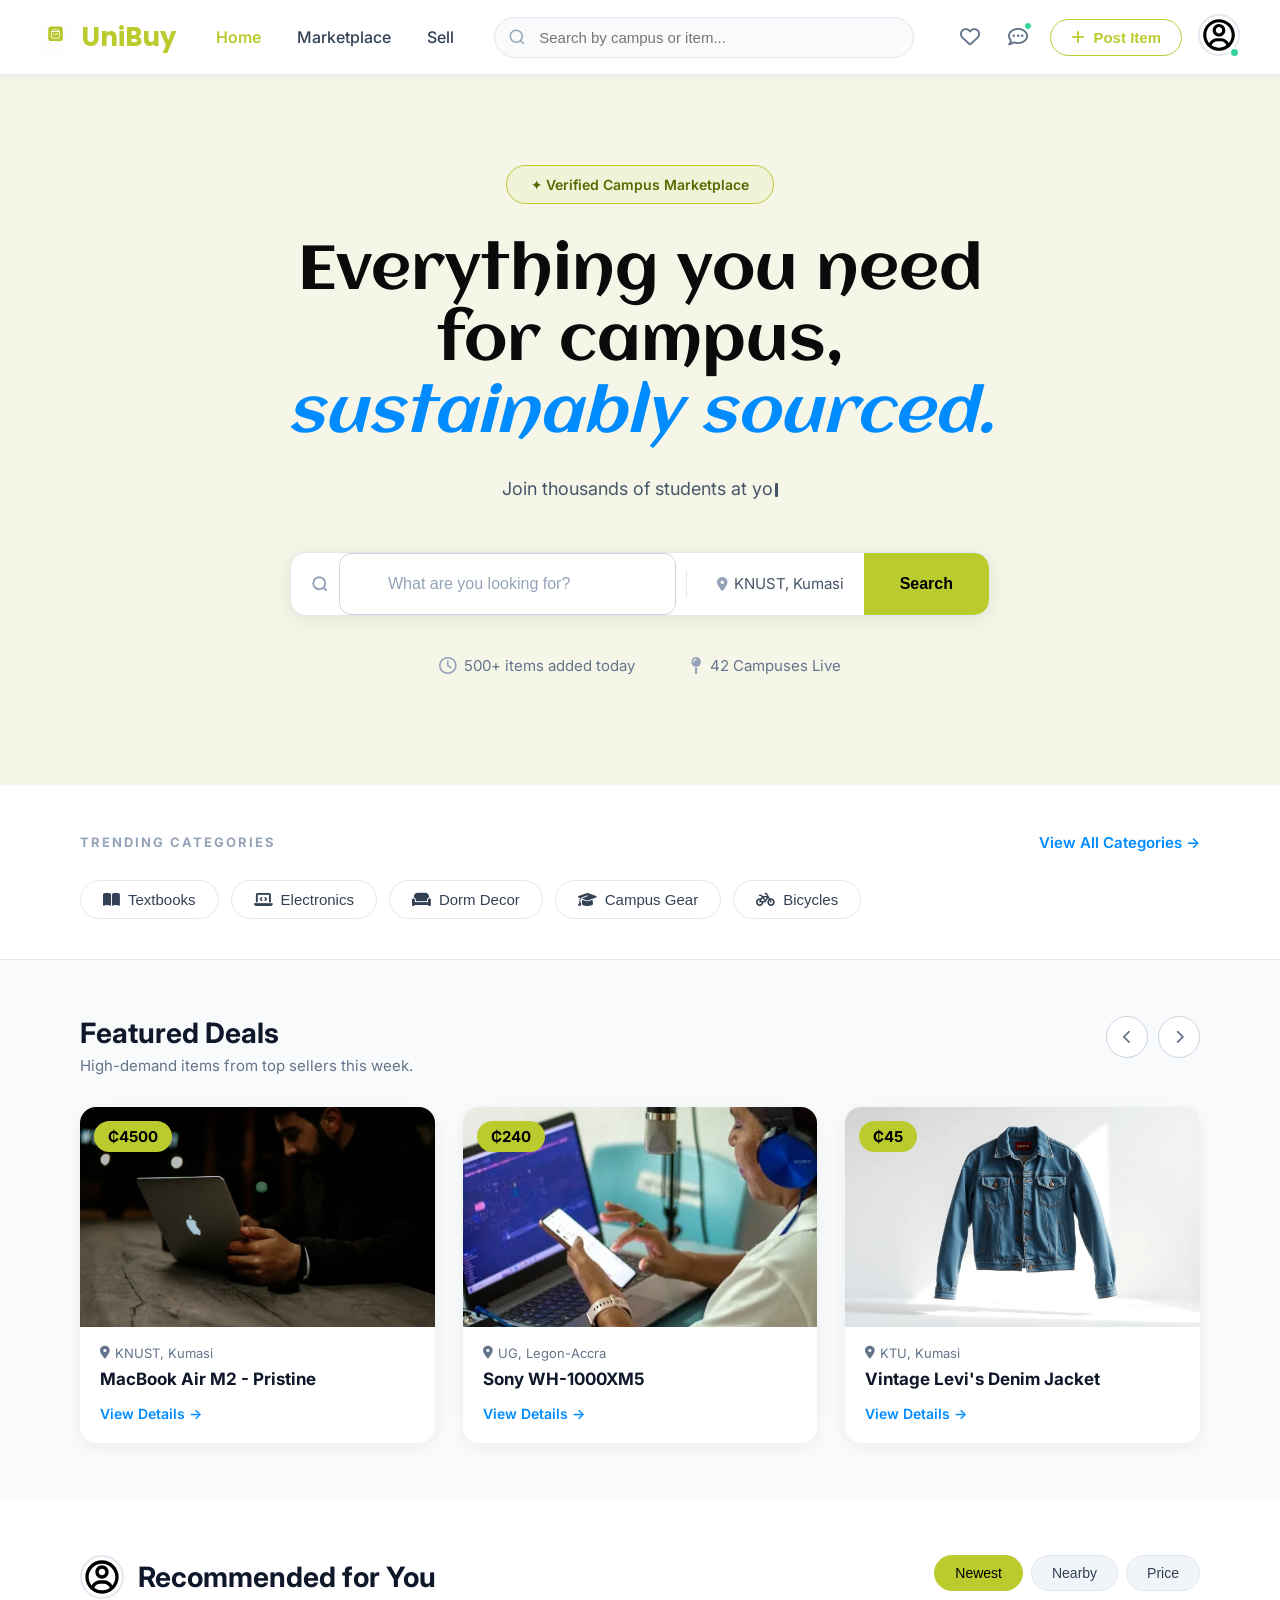
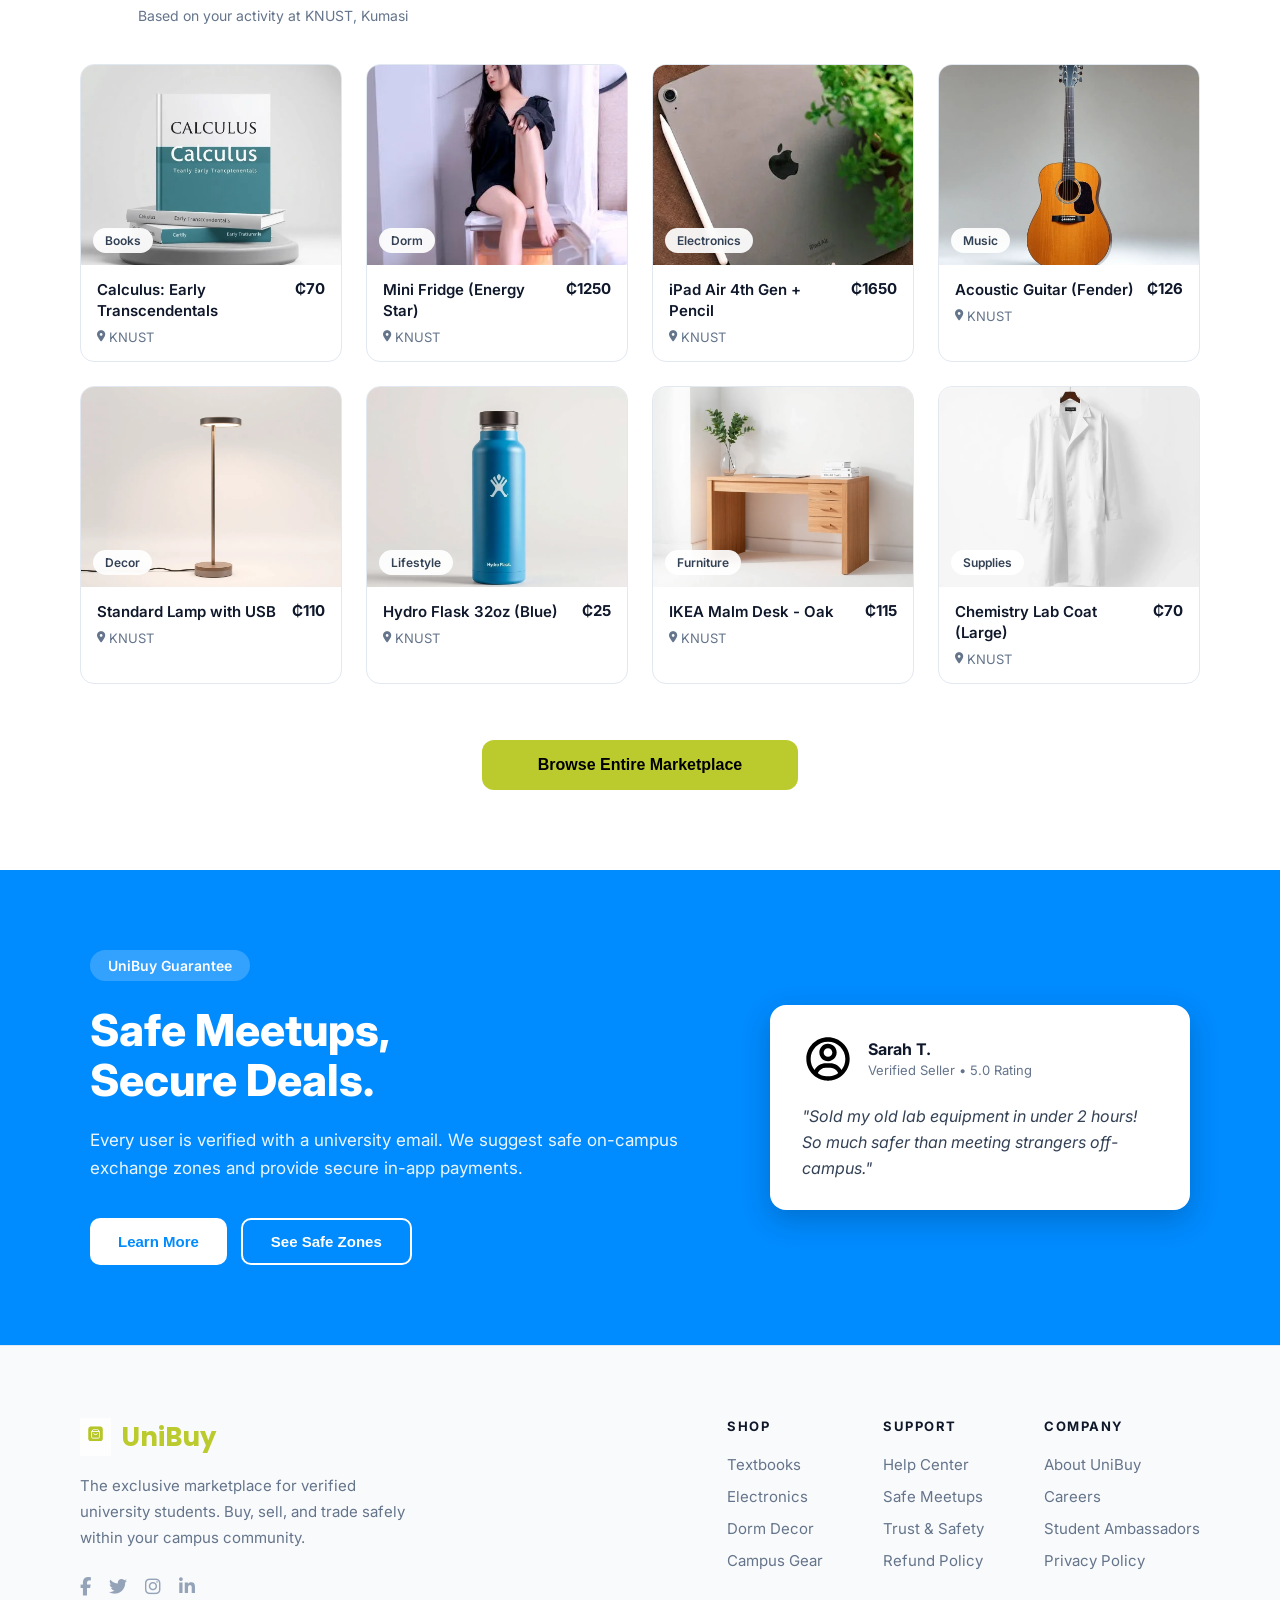
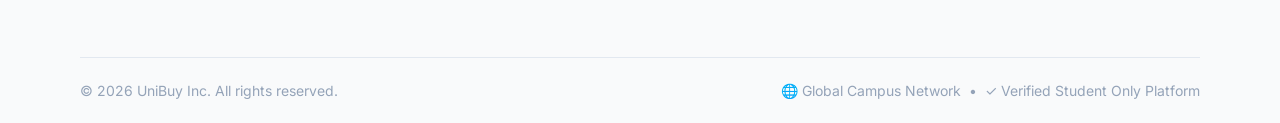
==== commit ee108e2f: "Update home.html" ====
--- a/home.html
+++ b/home.html
@@ -175,7 +175,7 @@
       </div>
       <div class="product-card">
         <div class="product-img-wrapper">
-          <img src="./assets/images/iPad Air 4th Gen+ Pencil.webp" alt="iPad Air" class="product-img">
+          <img src="assets/images/iPad Air 4th Gen+ Pencil.webp" alt="iPad Air" class="product-img">
           <span class="category-badge">Electronics</span>
         </div>
         <div class="product-info">
@@ -349,4 +349,4 @@
   <script src="typing.js"></script>
 
 </body>
-</html>+</html>
--- a/style.css
+++ b/style.css
@@ -479,4 +479,76 @@
 }
 @media (max-width: 480px) {
   .product-grid { grid-template-columns: 1fr; }
-}+}
+/* --- Add to the very end of style.css --- */
+@media (max-width: 1024px) {
+  .container { 
+    grid-template-columns: 1fr; /* Stacks login image and form */
+  }
+}
+
+@media (max-width: 768px) {
+  .nav-container {
+    padding: 10px 20px;
+    flex-direction: column;
+    gap: 15px;
+  }
+
+  .main-nav {
+    width: 100%;
+    justify-content: space-around;
+    font-size: 14px;
+  }
+
+  .nav-search {
+    width: 100%;
+    max-width: none;
+  }
+}
+/* --- Marketplace & Home Mobile Fix --- */
+@media (max-width: 768px) {
+  /* Fix shifting product images */
+  .mp-grid { 
+    grid-template-columns: repeat(auto-fill, minmax(150px, 1fr)) !important;
+    gap: 12px !important;
+    padding: 10px;
+  }
+
+  .mp-card img {
+    height: 140px !important; /* Forces images to stay in their box */
+    object-fit: cover;
+  }
+
+  /* Fix the top navigation overlapping */
+  .nav-container {
+    flex-wrap: wrap;
+    justify-content: center;
+    gap: 10px;
+  }
+  
+  .main-nav {
+    display: none; /* Usually better to hide links on mobile or use a hamburger menu */
+  }
+}
+/* --- GLOBAL NAVBAR MOBILE FIX --- */
+@media (max-width: 768px) {
+  .nav-container {
+    display: flex !important;
+    flex-direction: column !important;
+    padding: 15px !important;
+    height: auto !important;
+  }
+
+  .main-nav {
+    display: flex !important; /* Bring back the links */
+    width: 100%;
+    justify-content: space-around;
+    padding-top: 15px;
+    font-size: 14px;
+  }
+
+  .nav-search {
+    width: 100% !important;
+    max-width: none !important;
+  }
+}
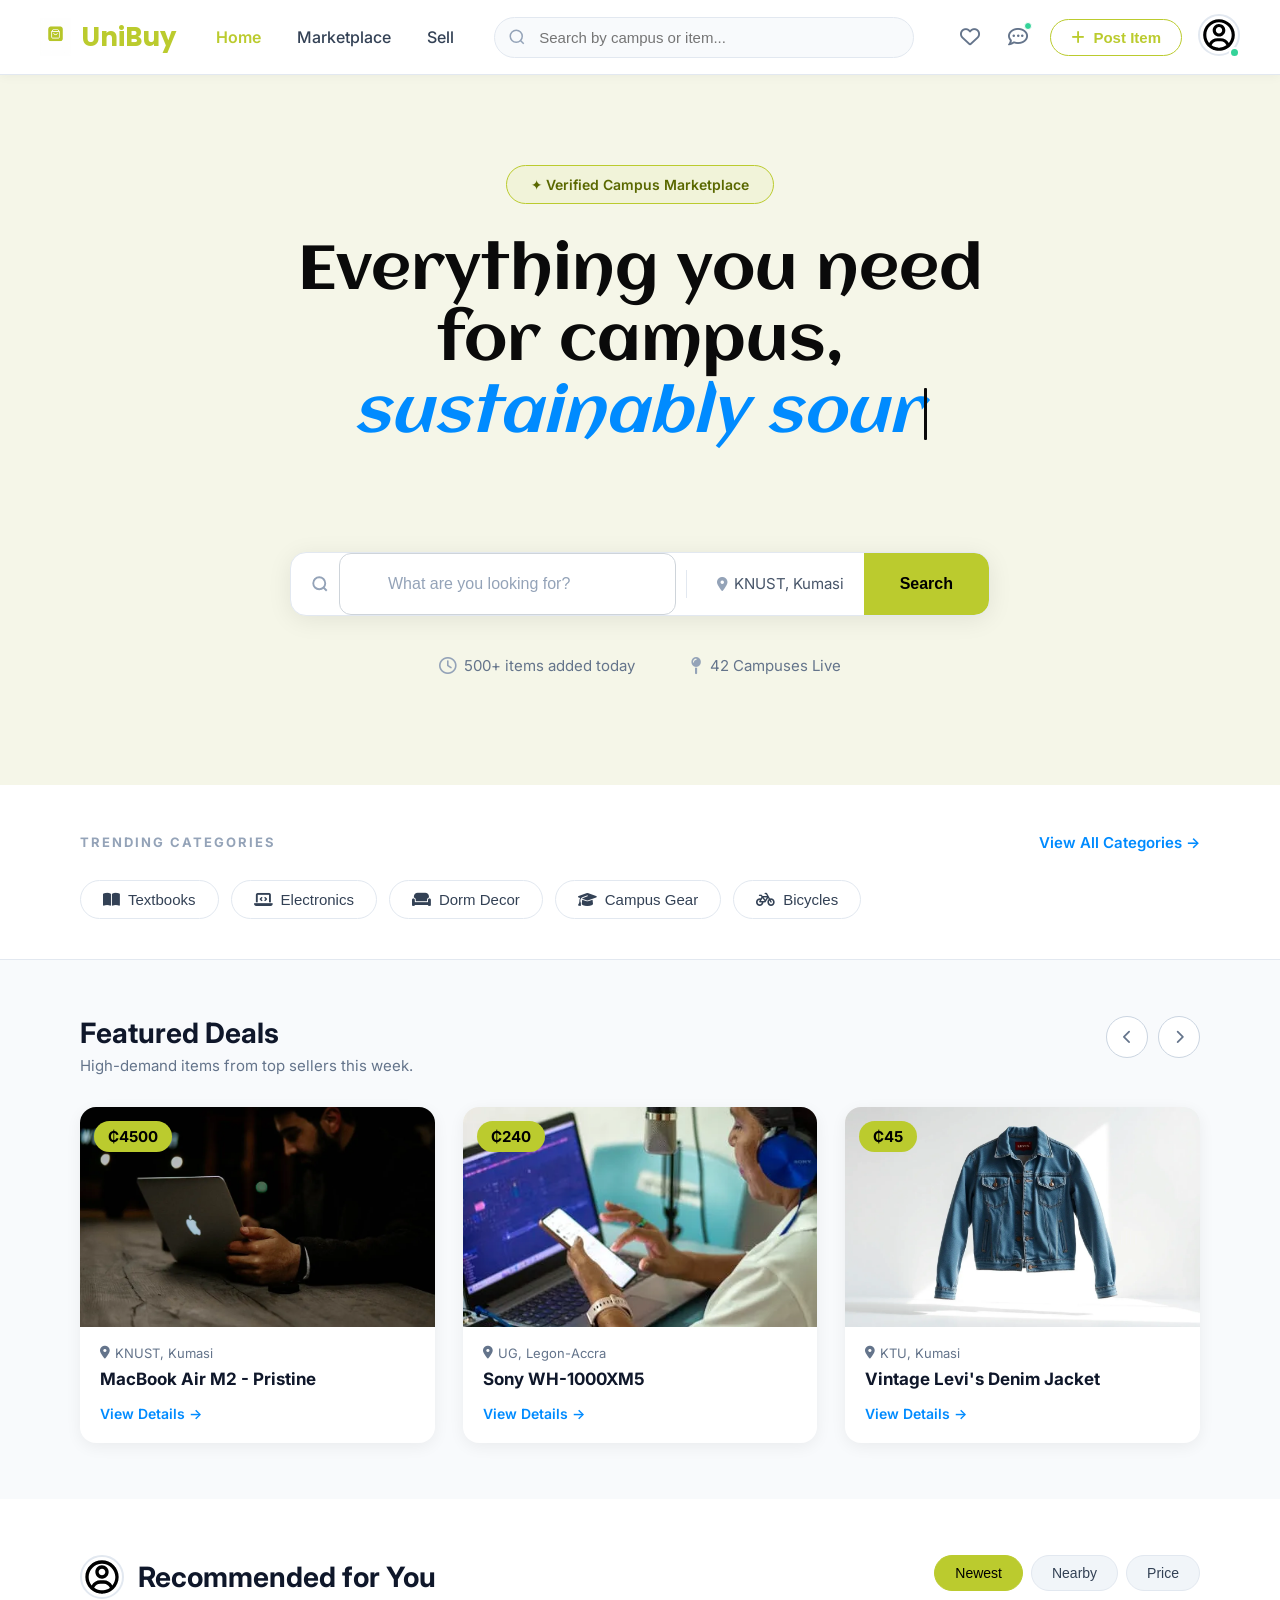
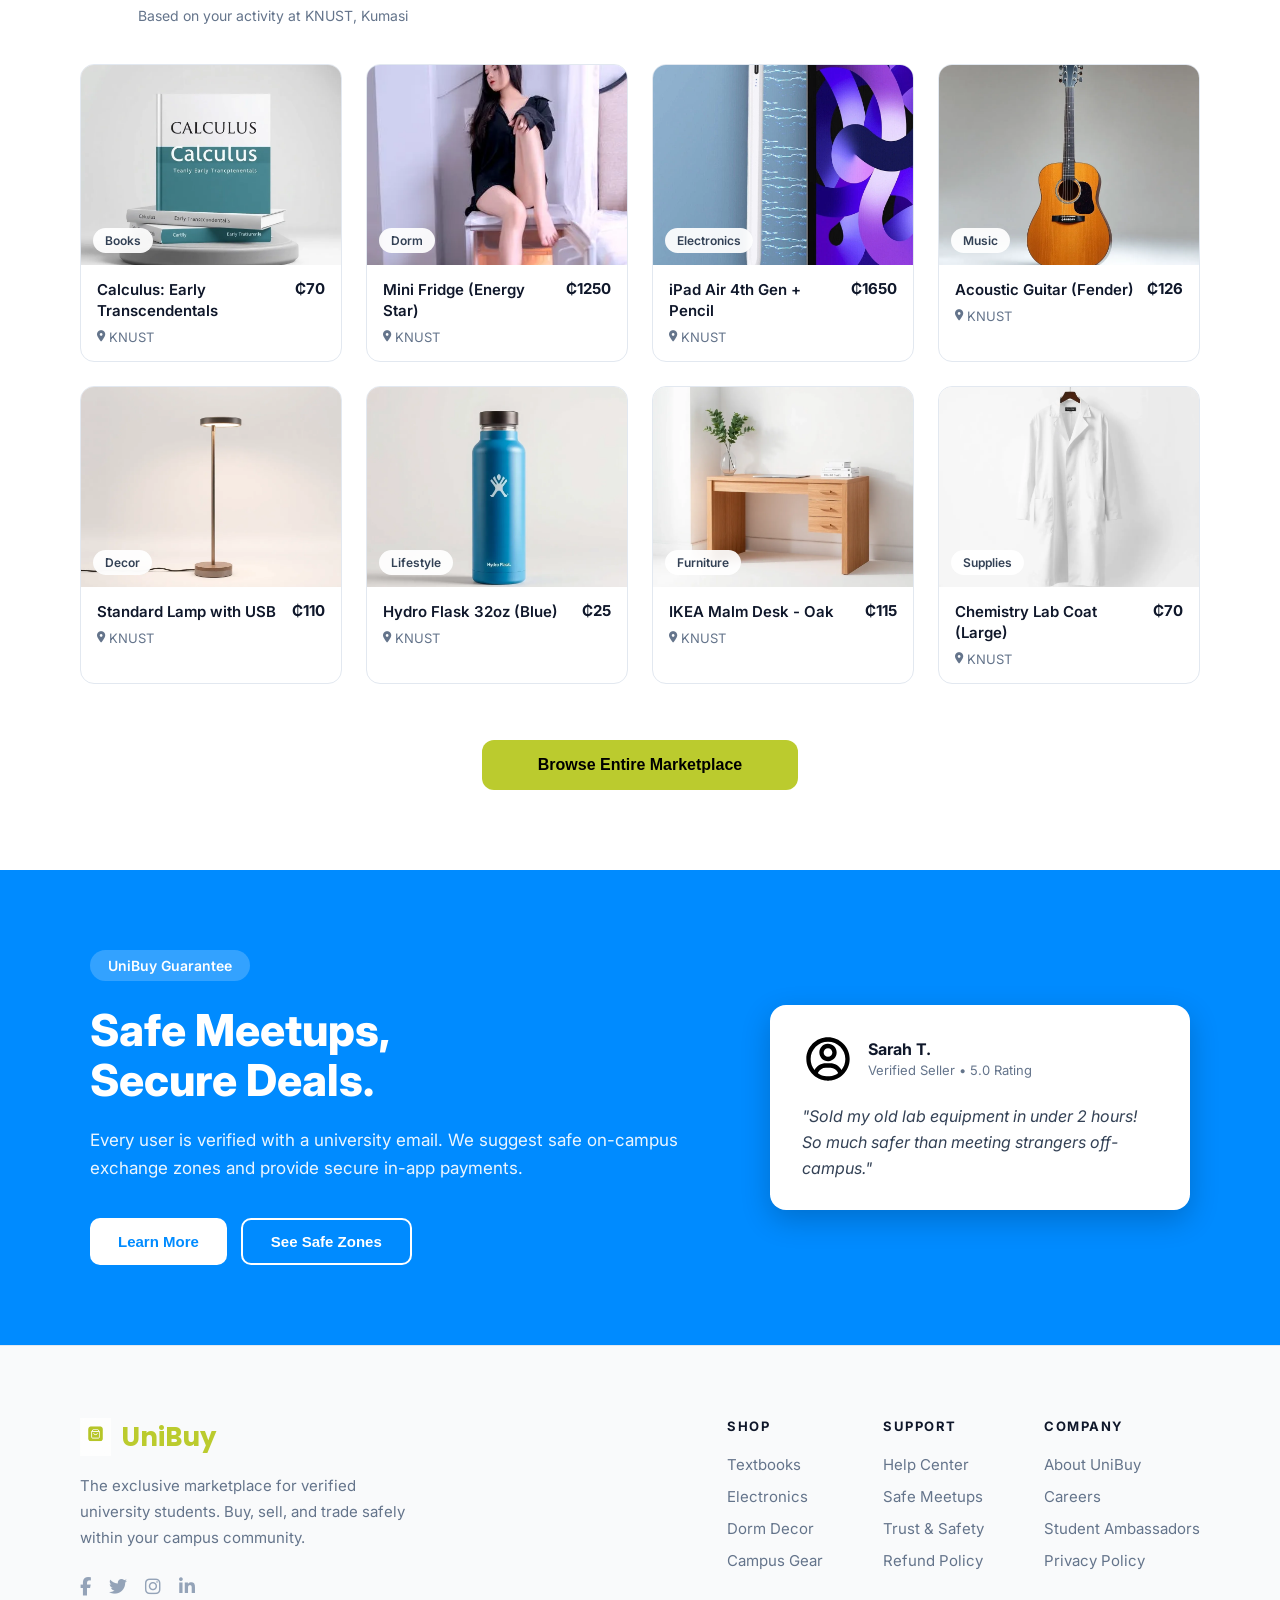
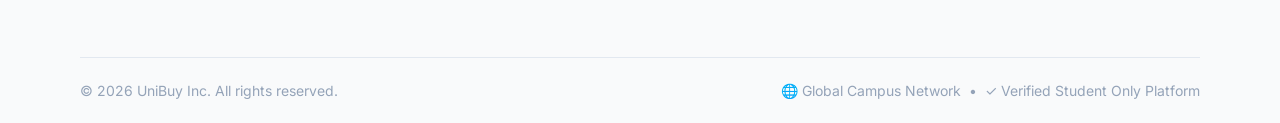
==== commit 98b4e60d: "Update home.html" ====
--- a/home.html
+++ b/home.html
@@ -175,7 +175,7 @@
       </div>
       <div class="product-card">
         <div class="product-img-wrapper">
-          <img src="assets/images/iPad Air 4th Gen+ Pencil.webp" alt="iPad Air" class="product-img">
+          <img src="assets/images/backup.webp" alt="iPad Air" class="product-img">
           <span class="category-badge">Electronics</span>
         </div>
         <div class="product-info">
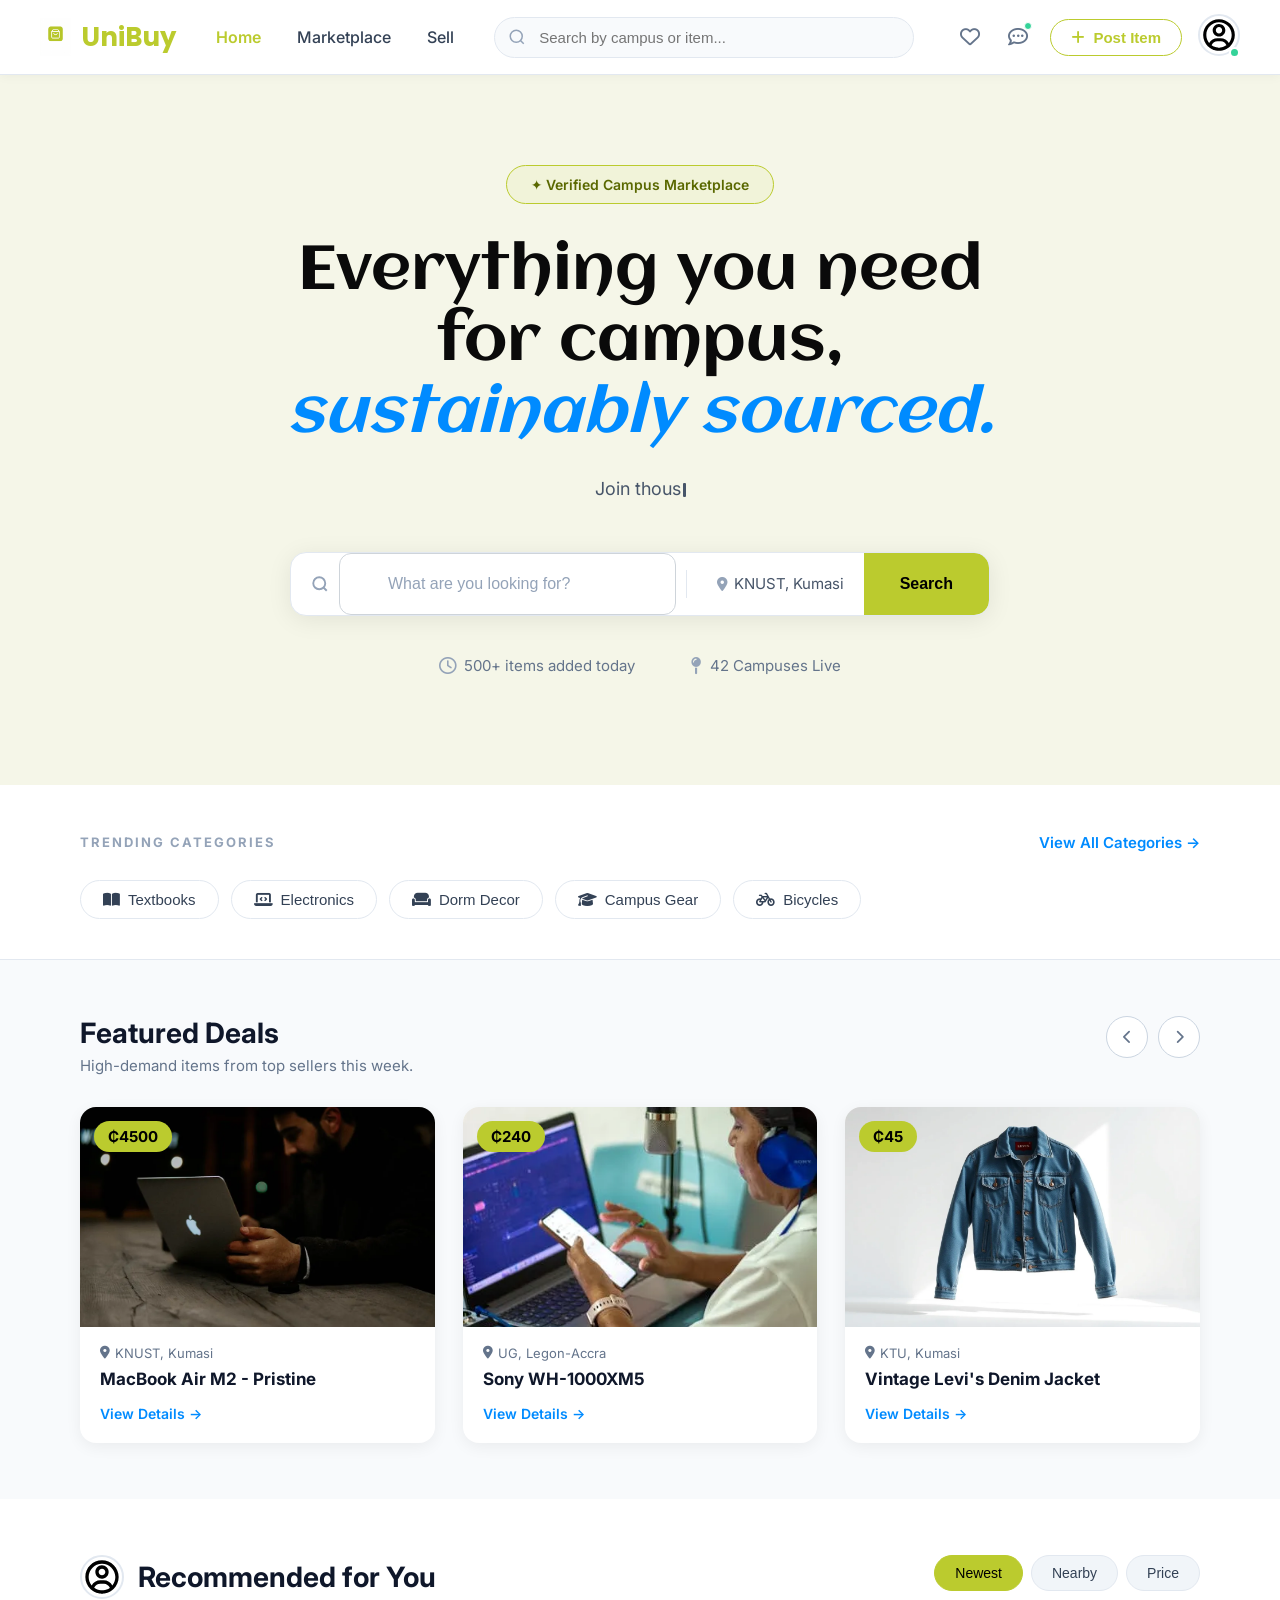
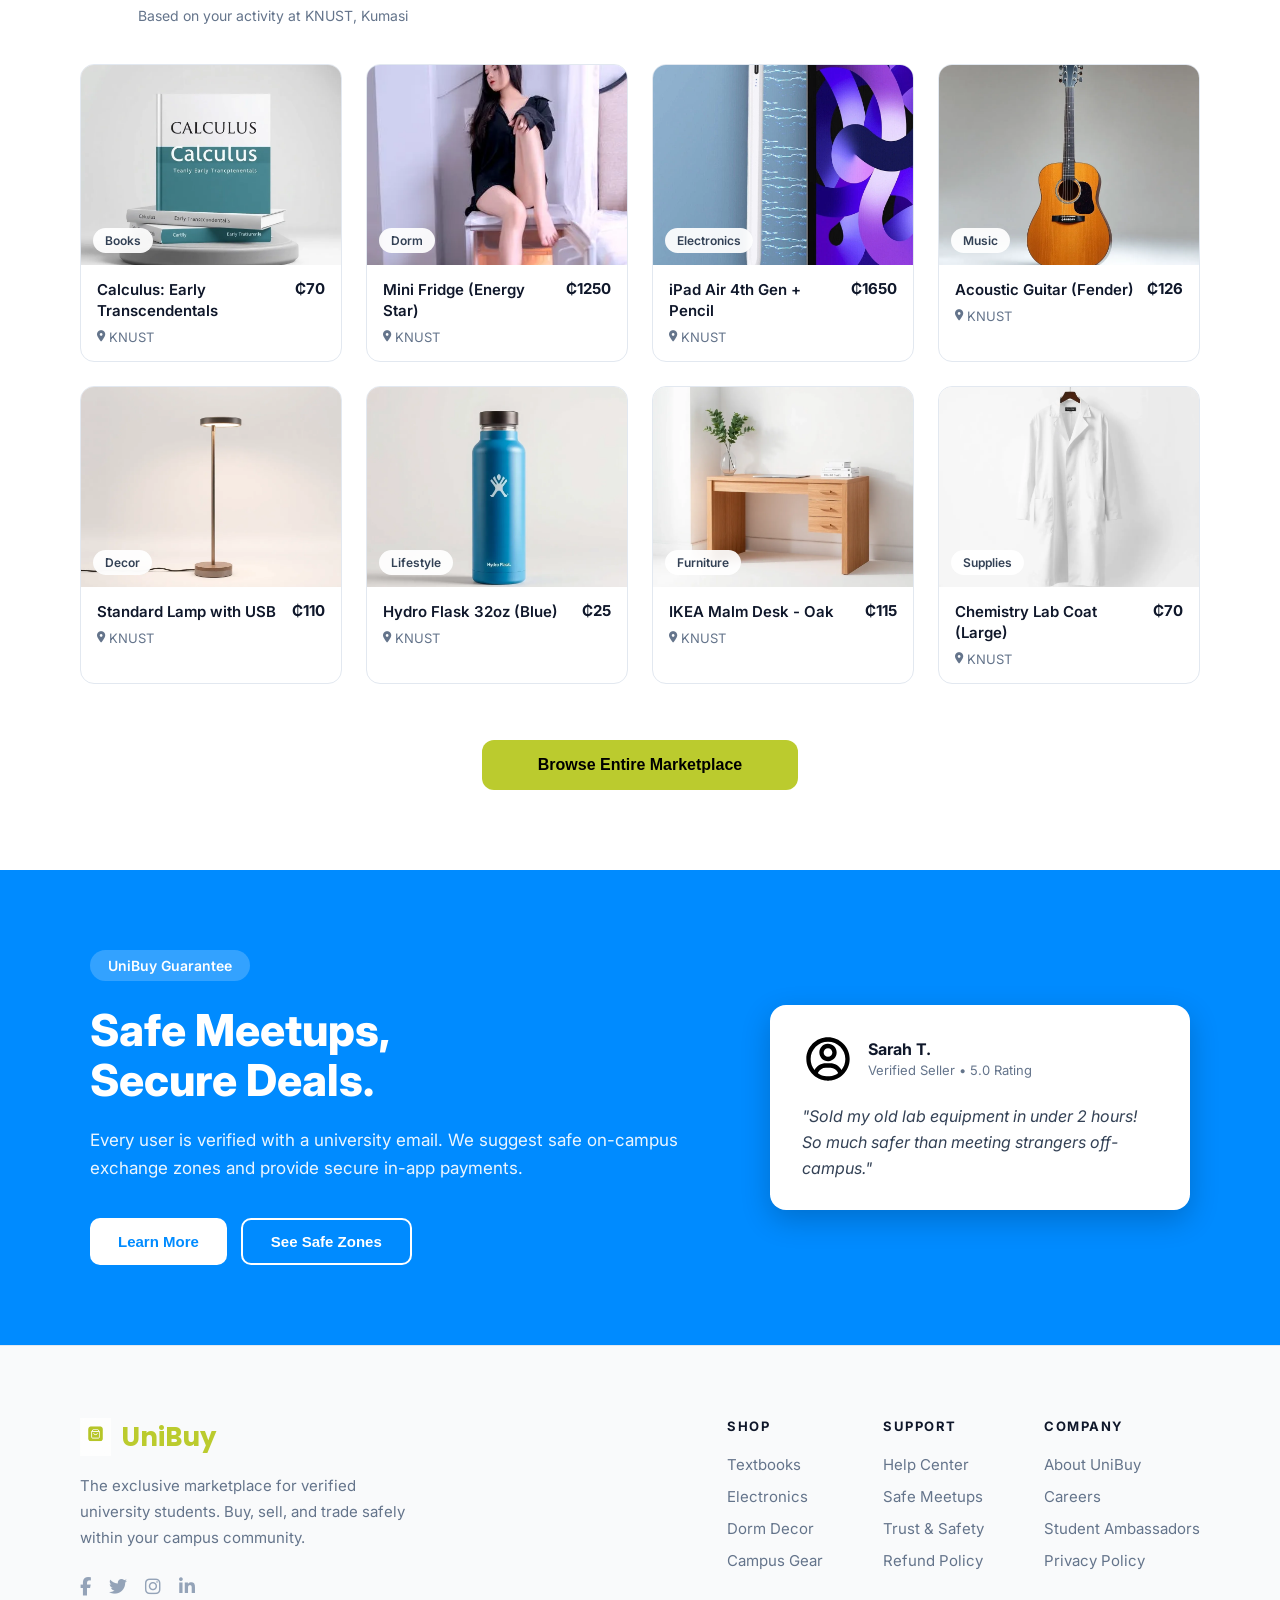
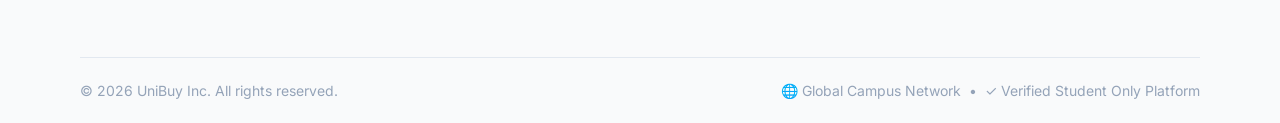
==== commit 75769d2c: "Update home.html" ====
--- a/home.html
+++ b/home.html
@@ -175,7 +175,7 @@
       </div>
       <div class="product-card">
         <div class="product-img-wrapper">
-          <img src="assets/images/backup.webp" alt="iPad Air" class="product-img">
+          <img src="./assets/images/backup.webp" alt="iPad Air" class="product-img">
           <span class="category-badge">Electronics</span>
         </div>
         <div class="product-info">
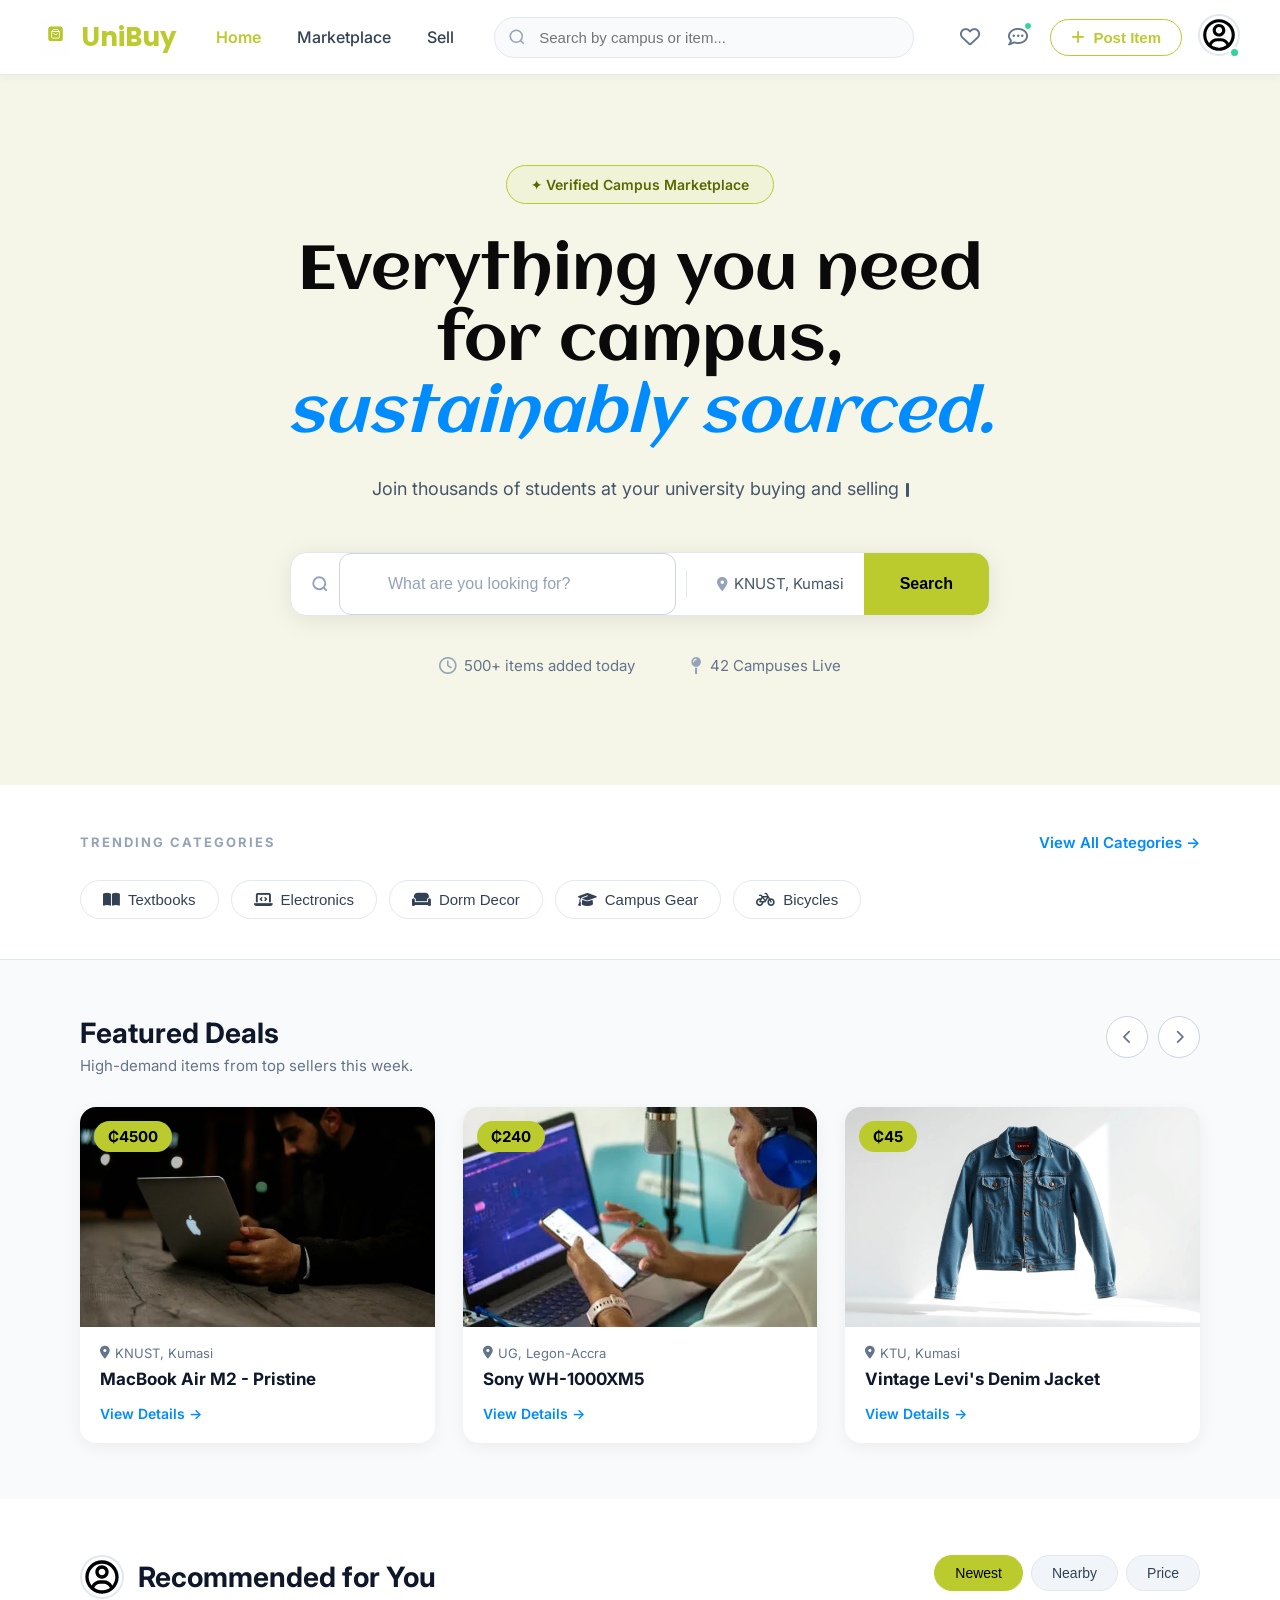
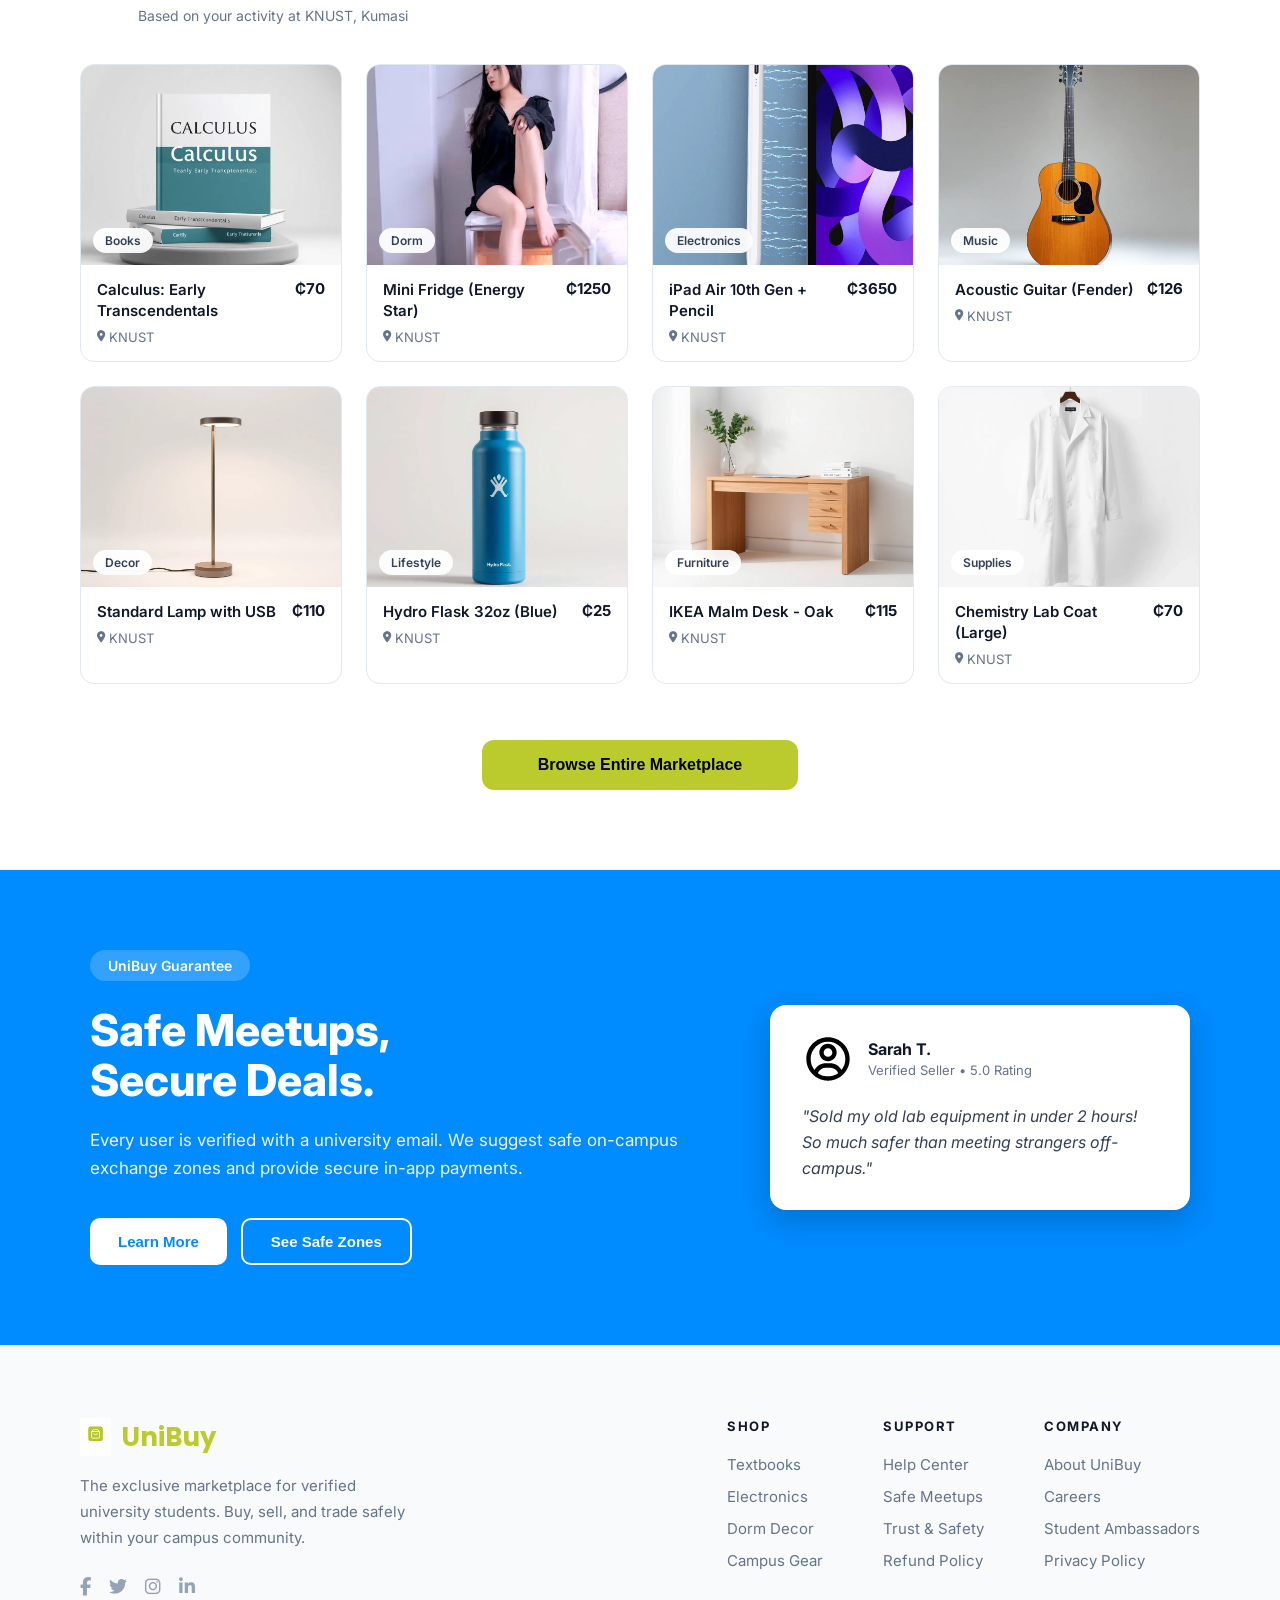
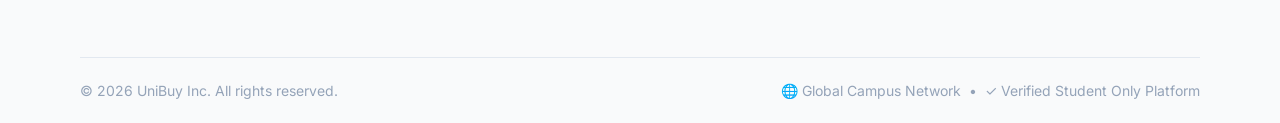
==== commit 6a34f3b2: "Update home.html" ====
--- a/home.html
+++ b/home.html
@@ -180,8 +180,8 @@
         </div>
         <div class="product-info">
           <div class="product-name-price">
-            <span class="product-name">iPad Air 4th Gen + Pencil</span>
-            <span class="product-price">₵1650</span>
+            <span class="product-name">iPad Air 10th Gen + Pencil</span>
+            <span class="product-price">₵3650</span>
           </div>
           <span class="product-campus"><i class="fas fa-map-marker-alt"></i> KNUST</span>
         </div>
